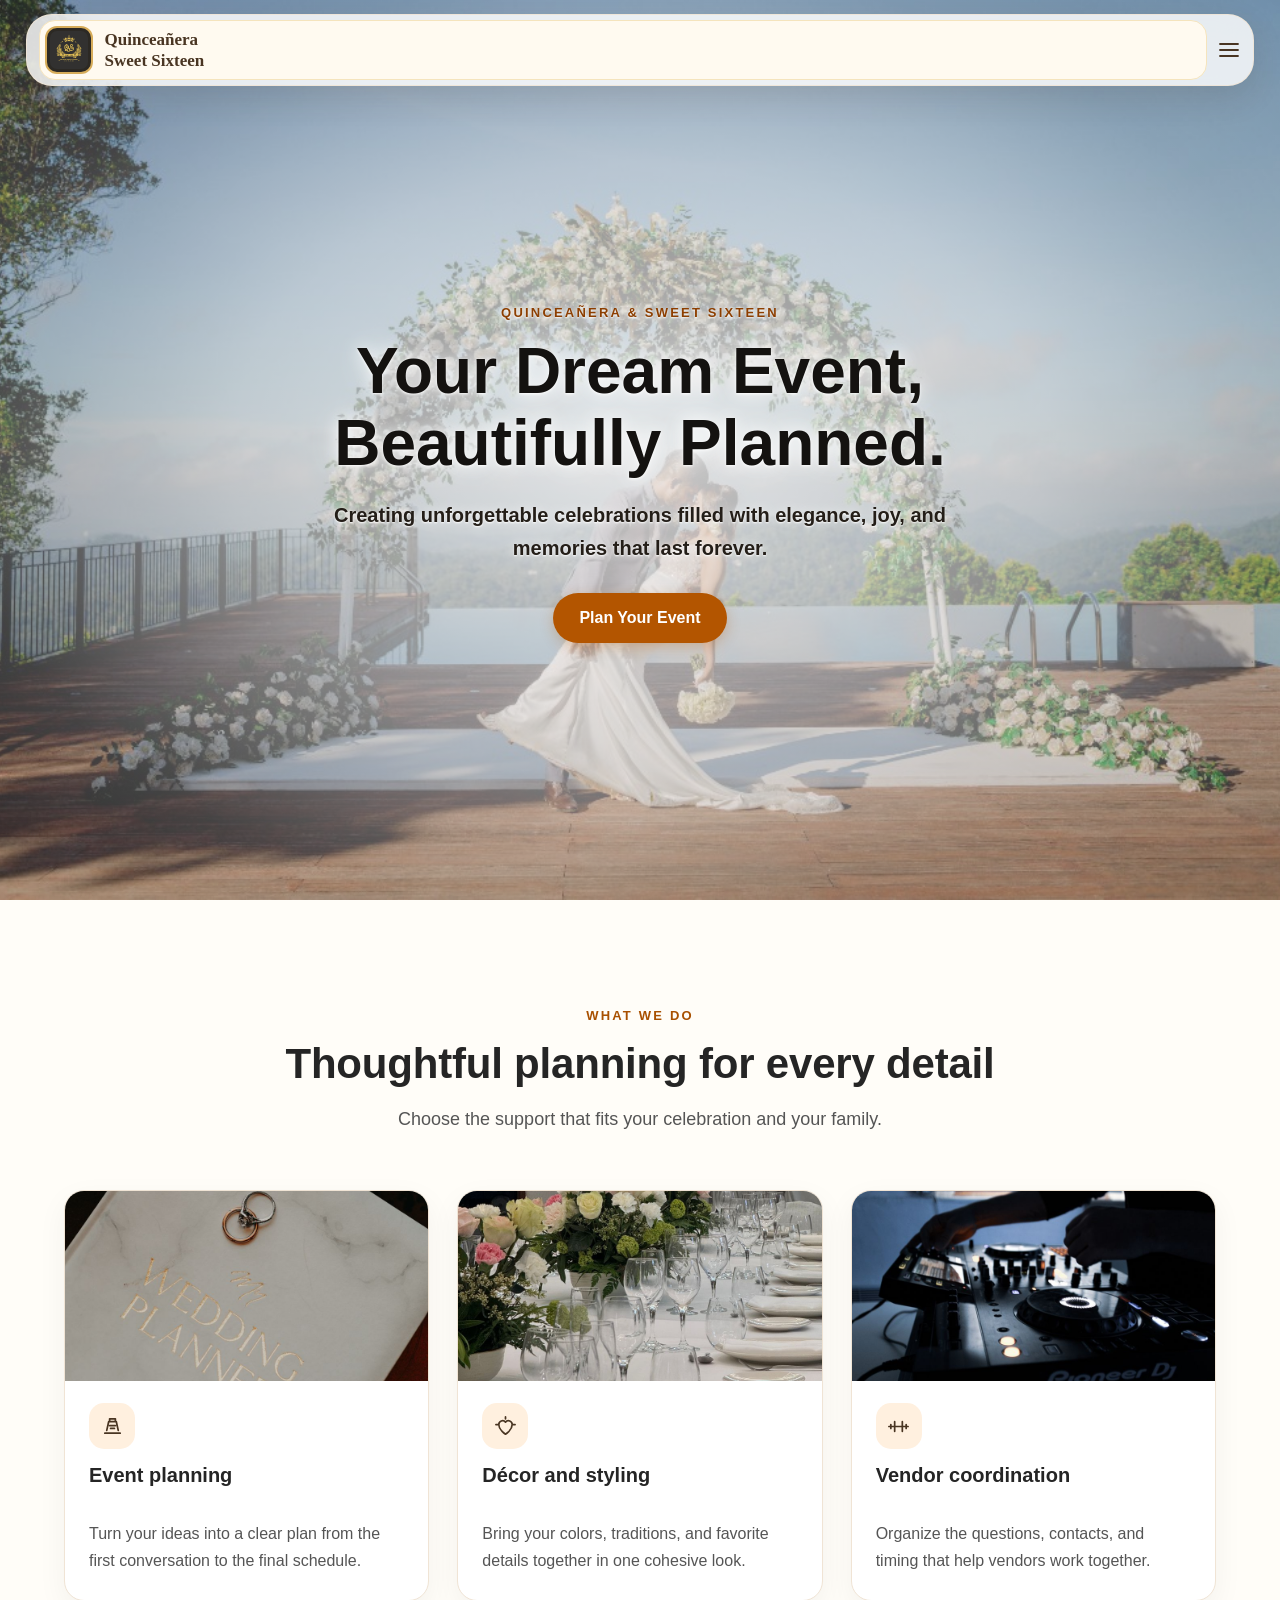
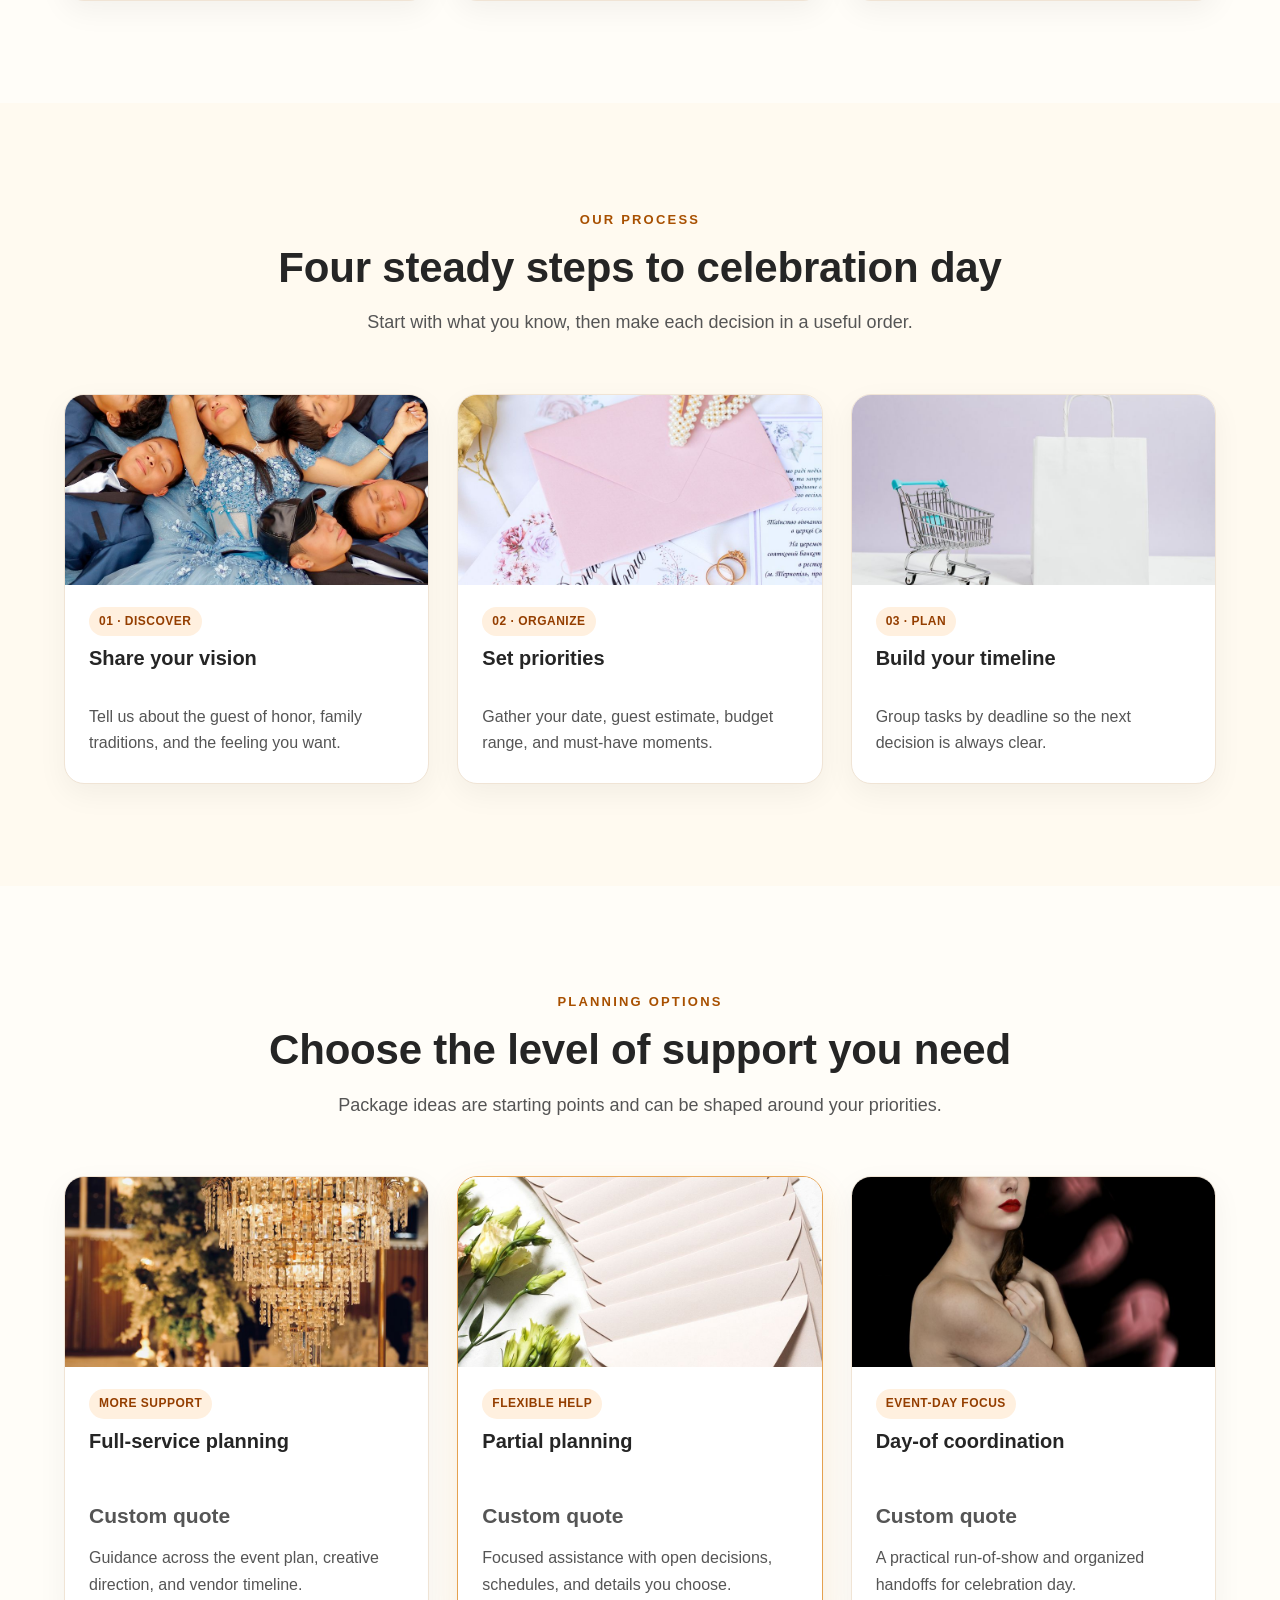
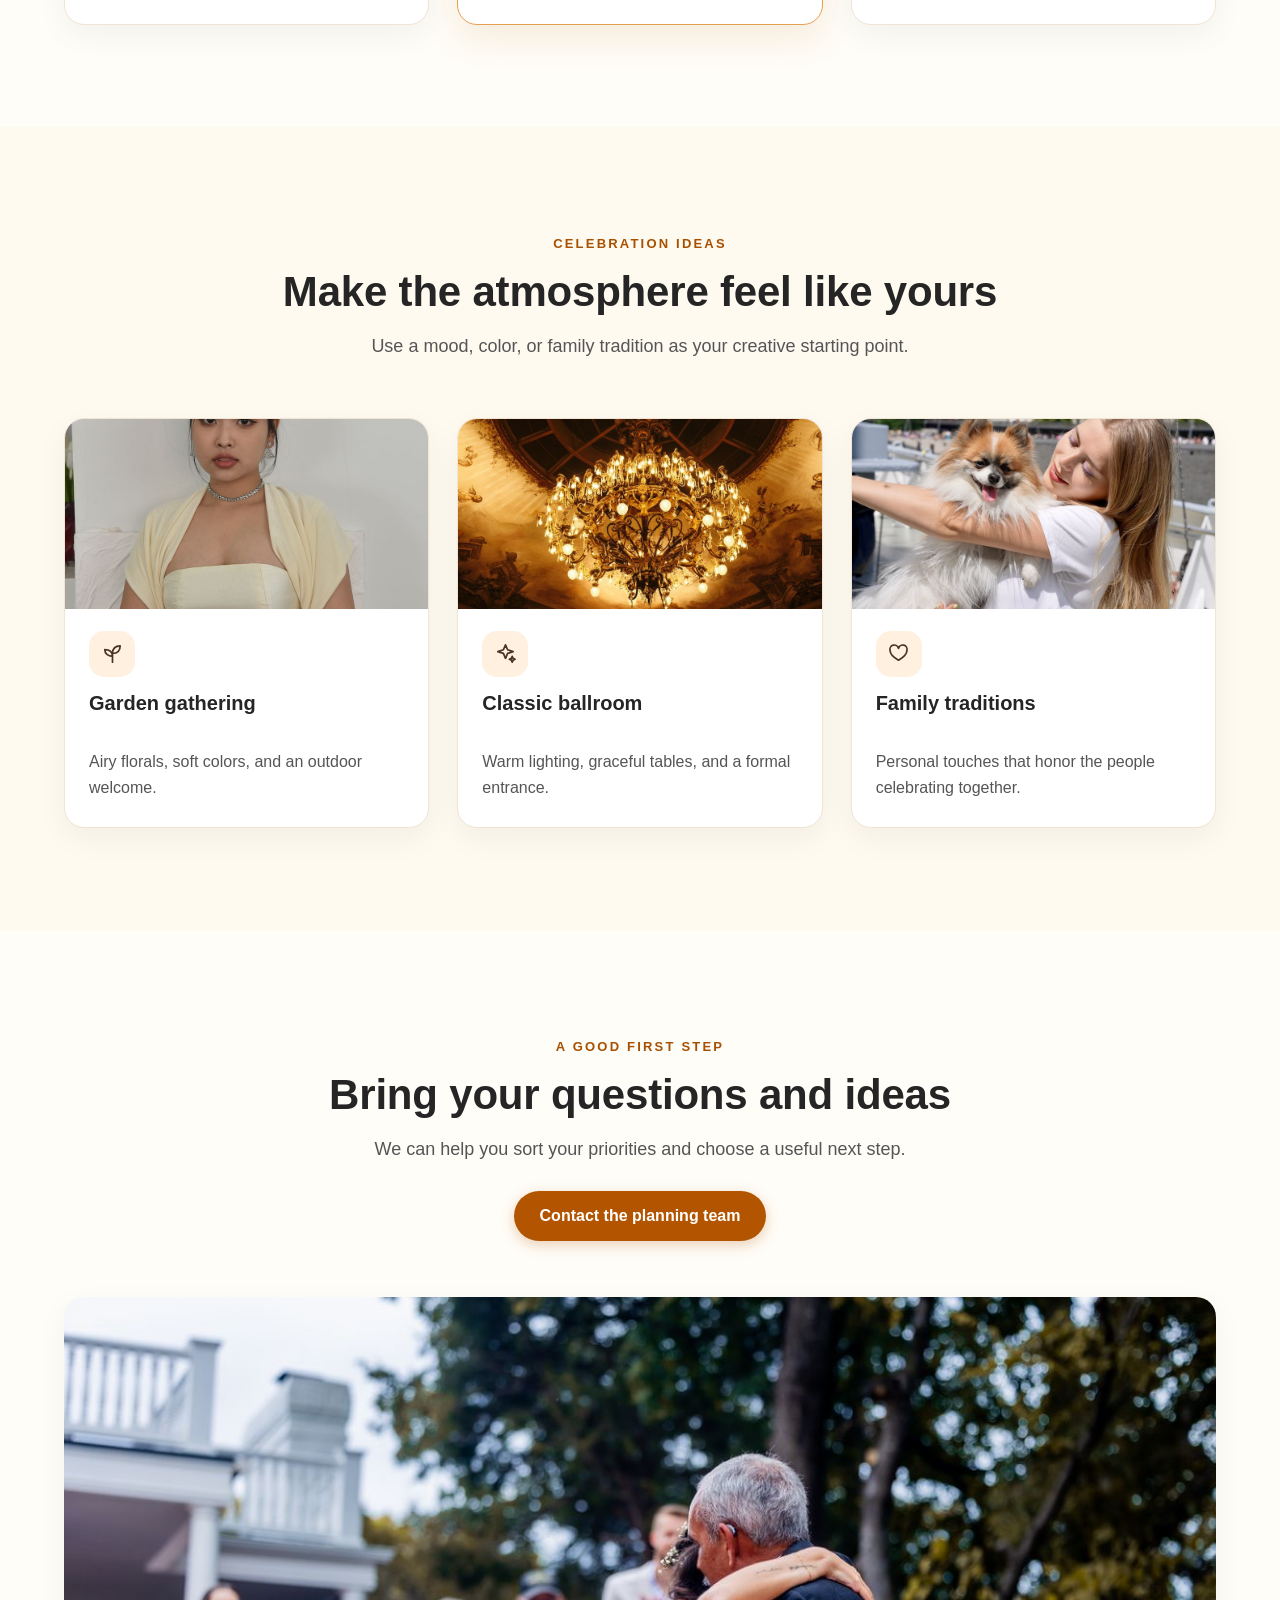
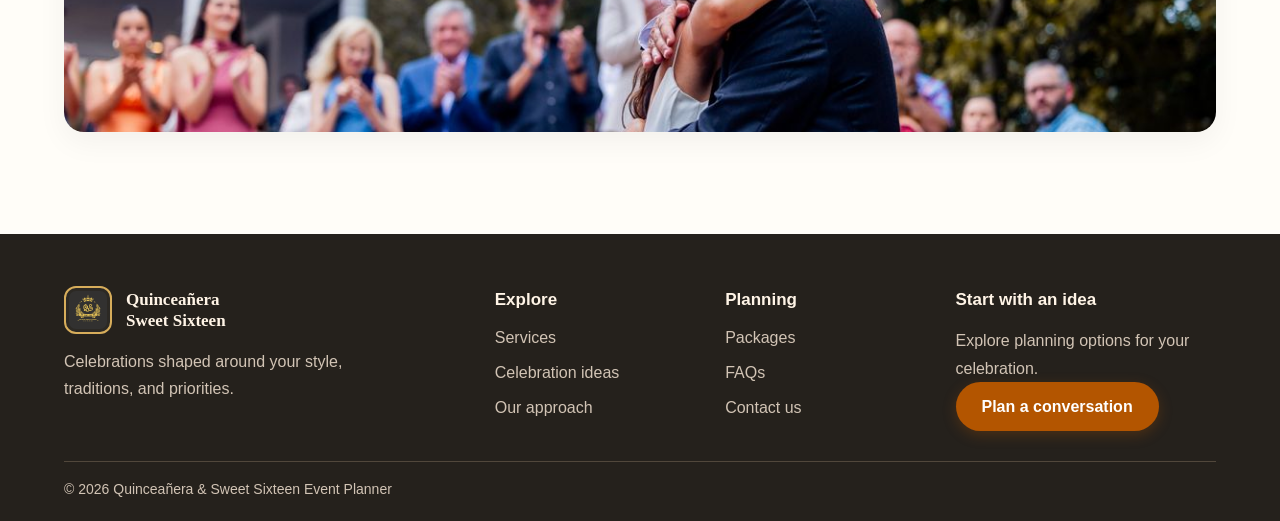
==== index.html @ 456a3a92 "updates-1" ====
<!DOCTYPE html>
<html lang="en" dir="ltr">
<head>
    <meta charset="UTF-8">
    <meta name="viewport" content="width=device-width, initial-scale=1.0">
    <title>Quinceañera &amp; Sweet Sixteen Event Planner</title>
    <link rel="icon" type="image/x-icon" href="favicon.ico">
    <link rel="shortcut icon" type="image/x-icon" href="favicon.ico">
    <link rel="icon" type="image/png" sizes="32x32" href="favicon-32x32.png">
    <link rel="icon" type="image/png" sizes="16x16" href="favicon-16x16.png">
    <link rel="apple-touch-icon" sizes="180x180" href="images/QS.png">
<link rel="stylesheet" href="css/style.css?v=3.8">
    <script src="js/site-shell.js" defer></script>
    <script src="js/main.js" defer></script>
</head>
<body data-page="home">
    <div id="siteHeader"></div>
    <main>
        <section class="hero has-photo">
            <img class="hero-photo" src="images/hero-home-scenic-arch.jpg" alt="Scenic milestone celebration dance under an elegant circular floral arch with lake and mountain views">
            <div class="hero-content">
                <p class="hero-subtitle">QUINCEAÑERA &amp; SWEET SIXTEEN</p>
                <h1>Your Dream Event, Beautifully Planned.</h1>
                <p>Creating unforgettable celebrations filled with elegance, joy, and memories that last forever.</p>
                <div class="button-row">
                    <a href="contact.html" class="button">Plan Your Event</a>
                </div>
            </div>
        </section>
        <section class="section">
            <div class="section-heading"><p class="eyebrow">WHAT WE DO</p><h2>Thoughtful planning for every detail</h2><p>Choose the support that fits your celebration and your family.</p></div>
            <div class="card-grid">
                <article class="card photo-card"><img src="images/pexels-13204648.jpg" alt="Event planning workspace with notebook, laptop, and checklist"><div class="photo-card-copy"><span class="feature-icon" aria-hidden="true"><svg viewBox="0 0 24 24"><path d="M4 19h16M6 16l2-9h8l2 9M9 7V4h6v3M9 11h6m-5 3h4"></path></svg></span><h3>Event planning</h3><p>Turn your ideas into a clear plan from the first conversation to the final schedule.</p></div></article>
                <article class="card photo-card"><img src="images/pexels-37558714.jpg" alt="Elegantly styled banquet table with floral centerpieces and glassware"><div class="photo-card-copy"><span class="feature-icon" aria-hidden="true"><svg viewBox="0 0 24 24"><path d="M12 20s-7-4.4-7-10a4 4 0 0 1 7-2.6A4 4 0 0 1 19 10c0 5.6-7 10-7 10Z"></path><path d="M12 4V2m-8 8H2m20 0h-2"></path></svg></span><h3>Décor and styling</h3><p>Bring your colors, traditions, and favorite details together in one cohesive look.</p></div></article>
                <article class="card photo-card"><img src="images/pexels-5949085.jpg" alt="Event DJ coordinating music and sound equipment for celebration"><div class="photo-card-copy"><span class="feature-icon" aria-hidden="true"><svg viewBox="0 0 24 24"><path d="M4 10v4m4-7v10m8-10v10m4-7v4M2 12h20"></path></svg></span><h3>Vendor coordination</h3><p>Organize the questions, contacts, and timing that help vendors work together.</p></div></article>
            </div>
        </section>
        <section class="section">
            <div class="section-heading"><p class="eyebrow">OUR PROCESS</p><h2>Four steady steps to celebration day</h2><p>Start with what you know, then make each decision in a useful order.</p></div>
            <div class="card-grid">
                <article class="card photo-card"><img src="images/pexels-37930427.jpg" alt="Quinceañera celebrant happily sharing celebration ideas with loved ones"><div class="photo-card-copy"><span class="tag">01 · DISCOVER</span><h3>Share your vision</h3><p>Tell us about the guest of honor, family traditions, and the feeling you want.</p></div></article>
                <article class="card photo-card"><img src="images/pexels-29821864.jpg" alt="Elegant invitation suite with blush envelopes and planning stationery"><div class="photo-card-copy"><span class="tag">02 · ORGANIZE</span><h3>Set priorities</h3><p>Gather your date, guest estimate, budget range, and must-have moments.</p></div></article>
                <article class="card photo-card"><img src="images/pexels-5632402.jpg" alt="Milestone planning timeline and calendar on a golden clipboard"><div class="photo-card-copy"><span class="tag">03 · PLAN</span><h3>Build your timeline</h3><p>Group tasks by deadline so the next decision is always clear.</p></div></article>
            </div>
        </section>
        <section class="section">
            <div class="section-heading"><p class="eyebrow">PLANNING OPTIONS</p><h2>Choose the level of support you need</h2><p>Package ideas are starting points and can be shaped around your priorities.</p></div>
            <div class="card-grid">
                <article class="card photo-card"><img src="images/pexels-32140992.jpg" alt="Grand ballroom with crystal chandeliers and luxury table settings"><div class="photo-card-copy"><span class="tag">MORE SUPPORT</span><h3>Full-service planning</h3><p class="price">Custom quote</p><p>Guidance across the event plan, creative direction, and vendor timeline.</p></div></article>
                <article class="card photo-card featured-card"><img src="images/pexels-4722005.jpg" alt="Artisan stationery, delicate flowers, and design swatches for custom planning"><div class="photo-card-copy"><span class="tag">FLEXIBLE HELP</span><h3>Partial planning</h3><p class="price">Custom quote</p><p>Focused assistance with open decisions, schedules, and details you choose.</p></div></article>
                <article class="card photo-card"><img src="images/pexels-5069435.jpg" alt="Banquet hall setup with served dining tables ready for event-day arrival"><div class="photo-card-copy"><span class="tag">EVENT-DAY FOCUS</span><h3>Day-of coordination</h3><p class="price">Custom quote</p><p>A practical run-of-show and organized handoffs for celebration day.</p></div></article>
            </div>
        </section>
        <section class="section">
            <div class="section-heading"><p class="eyebrow">CELEBRATION IDEAS</p><h2>Make the atmosphere feel like yours</h2><p>Use a mood, color, or family tradition as your creative starting point.</p></div>
            <div class="card-grid">
                <article class="card photo-card"><img src="images/pexels-28779027.jpg" alt="Outdoor garden reception setting under warm ambient string lights"><div class="photo-card-copy"><span class="feature-icon" aria-hidden="true"><svg viewBox="0 0 24 24"><path d="M12 21V11m0 4c-5 0-8-3-8-7 5 0 8 2 8 7Zm0-3c0-5 3-8 8-8 0 5-3 8-8 8Z"></path></svg></span><h3>Garden gathering</h3><p>Airy florals, soft colors, and an outdoor welcome.</p></div></article>
                <article class="card photo-card"><img src="images/pexels-31091958.jpg" alt="Classic luxury ballroom illuminated by a grand baroque chandelier"><div class="photo-card-copy"><span class="feature-icon" aria-hidden="true"><svg viewBox="0 0 24 24"><path d="m12 3 2.2 5.1L20 10l-5.8 1.9L12 17l-2.2-5.1L4 10l5.8-1.9L12 3Z"></path><path d="m19 15 .9 2.1L22 18l-2.1.9L19 21l-.9-2.1L16 18l2.1-.9L19 15Z"></path></svg></span><h3>Classic ballroom</h3><p>Warm lighting, graceful tables, and a formal entrance.</p></div></article>
                <article class="card photo-card"><img src="images/pexels-18151523.jpg" alt="Sparkling tiara crowning ceremony on young woman's head at a quinceañera"><div class="photo-card-copy"><span class="feature-icon" aria-hidden="true"><svg viewBox="0 0 24 24"><path d="M20.8 8.8c0 5-8.8 10.2-8.8 10.2S3.2 13.8 3.2 8.8A4.3 4.3 0 0 1 12 6.6a4.3 4.3 0 0 1 8.8 2.2Z"></path></svg></span><h3>Family traditions</h3><p>Personal touches that honor the people celebrating together.</p></div></article>
            </div>
        </section>
        <section class="section">
            <div class="section-heading"><p class="eyebrow">A GOOD FIRST STEP</p><h2>Bring your questions and ideas</h2><p>We can help you sort your priorities and choose a useful next step.</p><a href="contact.html" class="button">Contact the planning team</a></div>
            <img class="section-image home-cta-image" src="images/pexels-34538722.jpg" alt="Quinceañera sharing a heartfelt traditional dance with her father">
        </section>
    </main>
    <div id="siteFooter"></div>
</body>
</html>
---- css/style.css ----
* { box-sizing: border-box; margin: 0; padding: 0; }

:root {
    --cream: #fffaf0;
    --white: #ffffff;
    --ink: #252525;
    --muted: #555555;
    --brown: #493522;
    --orange: #b35500;
    --orange-dark: #a85000;
    --gold-border: #f0e4d5;
    --soft-orange: #fff0df;
    --card-shadow: 0 10px 30px rgba(0, 0, 0, .05);
    --site-header-height: 72px;
    --hero-overlay: radial-gradient(ellipse at center, rgba(255,255,255,.76) 0%, rgba(255,255,255,.48) 45%, rgba(255,255,255,.14) 75%, transparent 100%), rgba(255,255,255,.14);
    --hero-overlay-mobile: radial-gradient(ellipse at center, rgba(255,255,255,.82) 0%, rgba(255,255,255,.55) 50%, rgba(255,255,255,.20) 85%, transparent 100%), rgba(255,255,255,.18);
    --hero-overlay-rtl: var(--hero-overlay);
    --hero-h1-shadow: 0 1px 3px rgba(255,255,255,1), 0 0 16px rgba(255,255,255,0.85), 0 0 32px rgba(255,255,255,0.60);
    --hero-p-shadow: 0 1px 2px rgba(255,255,255,1), 0 0 12px rgba(255,255,255,0.80);
    --auth-backdrop-opacity: .80;
    --auth-overlay: linear-gradient(135deg, rgba(255,255,255,.24) 0%, rgba(255,255,255,.50) 100%);
}

html { scroll-behavior: smooth; scroll-padding-top: 112px; }
.section, section, [id] { scroll-margin-top: 112px; }
body { min-width: 320px; background: var(--cream); color: var(--ink); font-family: Arial, Helvetica, sans-serif; line-height: 1.6; }
a { color: inherit; }
button, input, select, textarea { font: inherit; }
:focus-visible { outline: 3px solid var(--orange); outline-offset: 3px; }
body.dark-mode :focus-visible { outline: 3px solid #ffd28b; outline-offset: 3px; }

#siteHeader { position: fixed; top: 14px; left: 0; right: 0; width: 100%; z-index: 1000; pointer-events: none; transition: top .25s ease; }
.site-header { width: 95%; max-width: 1720px; margin: 0 auto; pointer-events: auto; }
.navbar { display: grid; grid-template-columns: auto minmax(0, 1fr) auto; align-items: center; gap: 18px; min-height: 72px; padding: 6px 18px; border: 1px solid rgba(240, 228, 213, 0.85); border-radius: 26px; background: rgba(255, 255, 255, 0.82); backdrop-filter: blur(16px); -webkit-backdrop-filter: blur(16px); box-shadow: 0 12px 32px rgba(73, 53, 34, .12); }
.brand { display: flex; align-items: center; gap: 12px; padding: 5px 12px 5px 5px; border: 1px solid #f5e4bd; border-radius: 16px; background: var(--cream); color: var(--brown); text-decoration: none; }
.brand-logo, .footer-logo { width: 48px; height: 48px; flex: 0 0 48px; padding: 3px; object-fit: contain; border: 2px solid #d7ad5b; border-radius: 12px; background: #2c2924; }
.brand-name, .footer-brand-link span { max-width: 320px; color: var(--brown); font: 700 17px/1.25 Georgia, "Times New Roman", serif; }
.brand .brand-name { color: #493522; }
.site-footer .footer-brand-link span { color: #fff4e6; }
.nav-links { display: flex; align-items: center; justify-content: space-between; gap: 8px; min-width: 0; padding-inline: 8px; }
.nav-link { position: relative; display: inline-flex; align-items: center; justify-content: center; padding: 12px 13px; border: 1px solid transparent; border-radius: 14px; background: transparent; color: #222; font-size: 15px; font-weight: 600; line-height: 1.2; text-decoration: none; white-space: nowrap; transition: background-color .2s ease, color .2s ease, transform .2s ease, border-color .2s ease; }
.nav-link::before { display: none; }
.nav-link:hover { transform: translateY(-1px); border-color: #f5e4bd; background: var(--soft-orange); color: var(--orange-dark); }
.nav-link.active, .nav-link[aria-current="page"], .nav-link.is-current, .nav-dropdown[open] > summary { background: #fcebd9; color: #943e00; }
.nav-dropdown { position: relative; flex-shrink: 0; }
.nav-dropdown > summary { display: inline-flex; align-items: center; cursor: pointer; list-style: none; }
.nav-dropdown > summary::-webkit-details-marker { display: none; }
.nav-dropdown > summary::marker { content: ""; }
.nav-dropdown > summary::after { display: inline-block; align-self: center; width: 5px; height: 5px; flex: 0 0 5px; margin-inline-start: 9px; border-right: 1.5px solid currentColor; border-bottom: 1.5px solid currentColor; content: ""; transform: rotate(45deg); transition: transform .2s ease; }
.dropdown-menu { position: absolute; top: calc(100% + 11px); left: 0; z-index: 1100; display: none; width: max-content; min-width: 225px; max-width: calc(100vw - 32px); padding: 9px; border: 1px solid #ead8bd; border-radius: 18px; background: linear-gradient(145deg, #fff 0%, #fffaf2 100%); box-shadow: 0 18px 42px rgba(73, 53, 34, .16); }
.dropdown-link { display: flex; align-items: center; padding: 11px 13px; border-radius: 12px; color: var(--brown); font-size: 14px; font-weight: 600; line-height: 1.3; text-decoration: none; white-space: nowrap; transition: background-color .18s ease, color .18s ease, transform .18s ease; }
.dropdown-link:hover { transform: translateX(2px); background: var(--soft-orange); color: var(--orange-dark); }
.dropdown-link[aria-current="page"] { background: var(--soft-orange); color: var(--orange-dark); font-weight: 700; }
.nav-actions { display: flex; align-items: center; gap: 10px; }
.theme-toggle { position: relative; width: 70px; height: 38px; flex: 0 0 70px; border: 1px solid #f0d9b7; border-radius: 30px; background: #fff1df; box-shadow: inset 0 1px 3px rgba(73, 53, 34, .08); cursor: pointer; }
.theme-toggle-circle { position: absolute; top: 2px; left: 2px; width: 32px; height: 32px; border-radius: 50%; background: var(--white); box-shadow: 0 2px 7px rgba(0, 0, 0, .12); transition: transform .3s ease; }
.theme-icon { position: absolute; top: 2px; left: 2px; display: grid; width: 32px; height: 32px; place-items: center; color: var(--orange); line-height: 1; transition: transform .3s ease, color .2s ease; }
.theme-icon svg { display: block; width: 17px; height: 17px; fill: none; stroke: currentColor; stroke-linecap: round; stroke-linejoin: round; stroke-width: 1.8; }
.theme-toggle:focus-visible, .language-btn:focus-visible, .nav-link:focus-visible, .dropdown-link:focus-visible, .login-btn:focus-visible { outline: 3px solid var(--orange); outline-offset: 3px; }
.language-btn { width: 70px; height: 38px; border: 1px solid #f5e4bd; border-radius: 25px; background: #fffdf7; font-size: 12px; font-weight: 600; cursor: pointer; }
.nav-divider { width: 1px; height: 30px; margin: 0 8px; background: #f1dfc3; }
.login-btn { display: inline-flex; min-height: 40px; align-items: center; justify-content: center; padding: 10px 24px; border: 1px solid var(--orange); border-radius: 30px; background: var(--orange); color: var(--white); font-size: 14px; font-weight: 700; text-decoration: none; white-space: nowrap; box-shadow: 0 4px 14px rgba(216, 117, 0, .24); transition: background-color .2s ease, border-color .2s ease, color .2s ease, transform .2s ease, box-shadow .2s ease; }
.login-btn:hover { background: #964500; border-color: #964500; color: var(--white); transform: translateY(-1px); box-shadow: 0 6px 18px rgba(179, 85, 0, .32); }
.login-btn:active { transform: translateY(0); box-shadow: 0 2px 6px rgba(216, 117, 0, .2); }
.menu-toggle { display: none; border: 0; background: transparent; color: var(--brown); cursor: pointer; }
.menu-toggle svg { display: block; width: 24px; height: 24px; fill: none; stroke: currentColor; stroke-linecap: round; stroke-width: 1.8; }

main { overflow: hidden; }
.hero, .page-hero { display: flex; min-height: 480px; align-items: center; justify-content: center; padding: calc(var(--site-header-height, 72px) + 36px) 20px 76px; text-align: center; }
.hero.has-photo, .page-hero.has-photo { position: relative; display: flex; justify-content: center !important; align-items: center; overflow: hidden; min-height: 100vh; background: #e8ddd0; text-align: center !important; padding: calc(var(--site-header-height, 72px) + 36px) clamp(20px, 4.5vw, 40px) 60px; }
@supports (height: 100svh) { .hero.has-photo, .page-hero.has-photo { min-height: 100svh; } }
.hero-photo { position: absolute; inset: 0; width: 100%; height: 100%; object-fit: cover; object-position: center 45%; }
.hero.has-photo::after, .page-hero.has-photo::after { position: absolute; inset: 0; background: var(--hero-overlay); content: ""; pointer-events: none; }
.hero.has-photo h1, .page-hero.has-photo h1 { color: #141210; text-shadow: var(--hero-h1-shadow); font-size: clamp(36px, 5.5vw, 64px); font-weight: 800; line-height: 1.12; margin-inline: auto !important; margin-bottom: 20px; max-width: 820px; text-align: center !important; }
.hero.has-photo .hero-content > p:not(.hero-subtitle):not(.eyebrow), .page-hero.has-photo .page-hero-content > p:not(.eyebrow) { color: #241e18; text-shadow: var(--hero-p-shadow); font-size: clamp(17px, 2vw, 20px); font-weight: 600; line-height: 1.65; margin: 0 auto 28px !important; max-width: 680px; text-align: center !important; }
.hero.has-photo .eyebrow, .page-hero.has-photo .eyebrow, .hero.has-photo .hero-subtitle, .hero-subtitle { color: #8c3e00; text-shadow: var(--hero-p-shadow); font-size: 13px; font-weight: 700; letter-spacing: 2.2px; text-transform: uppercase; display: inline-block; margin-inline: auto !important; margin-bottom: 14px; text-align: center !important; }
.hero-content, .page-hero-content { width: min(900px, 100%); }
.hero.has-photo .hero-content, .page-hero.has-photo .page-hero-content { position: relative; z-index: 2; width: min(840px, 100%); max-width: 840px; margin: 0 auto !important; text-align: center !important; display: flex; flex-direction: column; align-items: center; justify-content: center; padding: 0 !important; background: transparent !important; backdrop-filter: none !important; -webkit-backdrop-filter: none !important; border: none !important; box-shadow: none !important; }
.hero.has-photo .button-row, .page-hero.has-photo .button-row { margin: 0 auto !important; justify-content: center !important; align-items: center; display: flex; flex-wrap: wrap; gap: 14px; }
.hero.has-photo .hero-button, .page-hero.has-photo .hero-button, .hero.has-photo .button, .page-hero.has-photo .button { margin-inline: auto; }
.hero-subtitle, .eyebrow { display: inline-block; margin-bottom: 14px; color: var(--orange-dark); font-size: 13px; font-weight: 700; letter-spacing: 2.2px; line-height: 1.3; text-transform: uppercase; }
.hero h1, .page-hero h1 { margin-bottom: 20px; color: var(--ink); font-size: clamp(38px, 5.8vw, 68px); line-height: 1.1; }
.hero-content > p:not(.hero-subtitle), .page-hero-content > p:not(.eyebrow) { max-width: 760px; margin: 0 auto 28px; color: var(--muted); font-size: clamp(17px, 2vw, 20px); line-height: 1.65; }
.hero-button, .button { display: inline-flex; min-height: 46px; align-items: center; justify-content: center; padding: 12px 26px; border: 0; border-radius: 28px; background: var(--orange); color: var(--white); font-weight: 700; text-decoration: none; cursor: pointer; box-shadow: 0 4px 14px rgba(179, 85, 0, .28); transition: background-color .2s ease, transform .2s ease, box-shadow .2s ease; }
.hero-button:hover, .button:hover { background: #964500; transform: translateY(-1px); box-shadow: 0 6px 18px rgba(179, 85, 0, .36); }
.button-outline { display: inline-flex; min-height: 46px; align-items: center; justify-content: center; padding: 12px 26px; border: 2px solid var(--orange); border-radius: 28px; background: rgba(255, 255, 255, 0.96); color: var(--orange-dark); font-weight: 700; text-decoration: none; cursor: pointer; box-shadow: 0 2px 10px rgba(73, 53, 34, 0.08); transition: background-color .2s ease, border-color .2s ease, color .2s ease, transform .2s ease, box-shadow .2s ease; }
.button-outline:hover { background: var(--soft-orange); border-color: var(--orange-dark); color: var(--orange-dark); transform: translateY(-1px); box-shadow: 0 4px 14px rgba(73, 53, 34, 0.14); }
.button-row { display: flex; flex-wrap: wrap; justify-content: center; gap: 12px; }

.section { padding: clamp(76px, 8vw, 104px) 5%; }
.section:nth-of-type(even) { background: #fffdf8; }
.section-heading { max-width: 880px; margin: 0 auto clamp(38px, 4.8vw, 56px); text-align: center; }
.section-heading h2 { margin-bottom: 14px; color: var(--ink); font-size: clamp(28px, 3.6vw, 42px); font-weight: 700; line-height: 1.2; letter-spacing: -0.2px; text-wrap: balance; }
.section-heading > p:not(.eyebrow) { max-width: 680px; margin: 0 auto; color: var(--muted); font-size: clamp(16px, 1.8vw, 18px); line-height: 1.7; }
.section-heading > .button, .section-heading > .button-row { margin-top: 26px; }
.section-note { margin-top: 14px; color: var(--muted); font-size: 14px; line-height: 1.5; }
.card-grid { display: grid; grid-template-columns: repeat(3, minmax(0, 1fr)); gap: clamp(20px, 2.5vw, 28px); max-width: 1180px; margin: 0 auto; }
.card-grid-4 { display: grid; grid-template-columns: repeat(4, minmax(0, 1fr)); gap: clamp(16px, 2.2vw, 24px); max-width: 1180px; margin: 0 auto; }
.card-grid-4 .card { display: flex; flex-direction: column; padding: clamp(20px, 2.2vw, 25px) clamp(16px, 1.8vw, 20px); }
.card-grid-4 .card .tag { align-self: flex-start; margin-bottom: 14px; }
.card-grid-4 .card h3 { margin-bottom: 10px; font-size: clamp(16px, 1.25vw, 18px); line-height: 1.25; white-space: nowrap; }
.card-grid-4 .card p { flex: 1; }
.card { padding: 25px; border: 1px solid var(--gold-border); border-radius: 20px; background: var(--white); box-shadow: var(--card-shadow); }
.photo-card { display: flex; flex-direction: column; overflow: hidden; padding: 0; }
.photo-card > img { display: block; width: 100%; height: 190px; flex: 0 0 190px; object-fit: cover; }
.photo-card-copy { display: flex; flex: 1; flex-direction: column; align-items: flex-start; padding: 22px 24px 26px; }
.photo-card-copy > h3 { width: 100%; min-height: 2.4em; margin-bottom: 10px; font-size: 20px; line-height: 1.25; }
.photo-card-copy .card-link { margin-top: auto; padding-top: 14px; }
.section-image { display: block; width: min(1080px, 100%); max-height: 420px; margin: clamp(34px, 4.5vw, 50px) auto 0; border-radius: 20px; object-fit: cover; box-shadow: var(--card-shadow); }
.home-cta-image { width: min(1350px, 100%); height: clamp(260px, 34vw, 480px); max-height: none; margin-top: clamp(34px, 4.5vw, 50px); object-position: center 15%; }
.image-split { display: grid; grid-template-columns: 1fr 1fr; align-items: center; gap: clamp(24px, 3.5vw, 42px); max-width: 1100px; margin: 0 auto; }
.image-split > img { display: block; width: 100%; min-height: 280px; max-height: 410px; border-radius: 20px; object-fit: cover; }
.image-caption { margin-top: 8px; color: var(--muted); font-size: 13px; }
.card h3 { margin-bottom: 10px; color: var(--ink); font-size: 20px; line-height: 1.25; }
.card p, .card li { color: var(--muted); line-height: 1.65; }
.card ul { margin: 14px 0 0; padding-left: 20px; }
.card-link { display: inline-block; margin-top: 14px; color: var(--orange-dark); font-weight: 700; text-decoration: none; }
.card-link:hover { text-decoration: underline; }
.feature-icon { display: inline-grid; width: 46px; height: 46px; flex: 0 0 46px; place-items: center; margin-bottom: 14px; border-radius: 15px; background: var(--soft-orange); color: var(--brown); }
.feature-icon svg { display: block; width: 23px; height: 23px; fill: none; stroke: currentColor; stroke-linecap: round; stroke-linejoin: round; stroke-width: 1.8; }
.two-column { display: grid; grid-template-columns: repeat(2, minmax(0, 1fr)); align-items: start; gap: clamp(22px, 3.2vw, 36px); max-width: 1100px; margin: 0 auto; }
.text-panel { padding: 26px; border-radius: 20px; background: #fff0df; }
.text-panel h3 { margin-bottom: 10px; color: var(--brown); font-size: 21px; }
.text-panel p, .text-panel li { color: #5f5144; line-height: 1.7; }
.text-panel ul { padding-left: 20px; }
.stats-grid { display: grid; grid-template-columns: repeat(4, minmax(0, 1fr)); gap: clamp(16px, 2.2vw, 24px); max-width: 1050px; margin: 0 auto; }
.stat-card { padding: 22px 14px; border: 1px solid var(--gold-border); border-radius: 18px; background: var(--white); text-align: center; }
.stat-card strong { display: block; color: var(--orange-dark); font-size: 30px; }
.stat-card span { color: var(--muted); font-size: 14px; }
.check-list { display: grid; gap: 12px; margin: 16px 0 0; list-style: none; }
.check-list li { position: relative; padding-left: 28px; color: var(--muted); line-height: 1.55; }
.check-list li::before { position: absolute; left: 0; color: var(--orange); content: "✓"; font-weight: 700; }
.tag { display: inline-block; margin-bottom: 10px; padding: 5px 10px; border-radius: 20px; background: var(--soft-orange); color: #943e00; font-size: 12px; font-weight: 700; letter-spacing: .5px; }
.price { margin: 12px 0; color: var(--orange-dark); font-size: 21px; font-weight: 700; }
.price-value { display: block; margin-top: 4px; color: var(--orange-dark); font-size: 32px; font-weight: 800; line-height: 1.1; }
.price-sub { display: block; margin-bottom: 12px; color: var(--muted); font-size: 13px; font-weight: 600; }
.inclusions-title { margin-top: 18px; margin-bottom: 6px; color: var(--brown); font-size: 13px; font-weight: 700; letter-spacing: .5px; text-transform: uppercase; }
.offer-card { position: relative; display: flex; flex-direction: column; justify-content: space-between; padding: 24px 22px; border: 1px solid #e8d0b5; border-radius: 18px; background: linear-gradient(145deg, #fff 0%, #fffbf5 100%); }
.offer-card h3 { margin-bottom: 8px; color: var(--brown); font-size: 18px; line-height: 1.3; }
.offer-card p { color: var(--muted); font-size: 14px; line-height: 1.6; }
.offer-card .offer-footnote { margin-top: 14px; padding-top: 8px; border-top: 1px dashed #e8d0b5; color: #685f55; font-size: 12px; font-style: italic; }
.comparison-table-wrap { overflow-x: auto; max-width: 1180px; margin: clamp(28px, 4vw, 44px) auto 0; border: 1px solid var(--gold-border); border-radius: 20px; background: var(--white); box-shadow: var(--card-shadow); }
.comparison-table { width: 100%; min-width: 780px; border-collapse: collapse; text-align: start; }
.comparison-table th, .comparison-table td { padding: 14px 18px; border-bottom: 1px solid #f1e8dd; font-size: 14px; text-align: start; }
.comparison-table th { background: #faf4ec; color: var(--brown); font-size: 14px; font-weight: 700; }
.comparison-table th.col-featured, .comparison-table td.col-featured { background: rgba(255, 240, 223, .45); }
.comparison-table td:first-child { width: 34%; color: var(--ink); font-weight: 600; }
.comparison-table tbody tr:last-child td { border-bottom: none; }
.check-yes { display: inline-flex; width: 22px; height: 22px; align-items: center; justify-content: center; border-radius: 50%; background: #e8f5e9; color: #2e7d32; font-size: 13px; font-weight: 700; }
.check-no { color: #8c827a; font-size: 15px; font-weight: 700; }
.table-category-row td { padding-top: 16px; padding-bottom: 8px; background: #fdf8f2; color: var(--orange-dark) !important; font-size: 12px; font-weight: 700 !important; letter-spacing: .8px; text-transform: uppercase; }
.featured-card { border-color: #e5a14f; box-shadow: 0 14px 34px rgba(184, 106, 20, .12); }
.article-meta { margin: 6px 0 12px; color: #6e543b; font-size: 13px; font-weight: 600; }
.quote { max-width: 850px; margin: 0 auto; padding: 28px 32px; border: 1px solid var(--gold-border); border-left: 4px solid var(--orange); border-radius: 14px; background: var(--white); color: var(--brown); font: italic 20px/1.6 Georgia, serif; box-shadow: 0 4px 18px rgba(73, 53, 34, .06); }
html[dir="rtl"] .quote { border-left: 1px solid var(--gold-border); border-right: 4px solid var(--orange); }
.testimonial-card { display: flex; flex-direction: column; justify-content: space-between; padding: 28px; }
.testimonial-rating { margin-bottom: 12px; color: var(--orange); font-size: 16px; letter-spacing: 2.5px; }
.testimonial-text { margin-bottom: 20px; color: var(--muted); font: italic 15px/1.7 Georgia, serif; }
.testimonial-author strong { display: block; color: var(--brown); font-size: 15px; font-weight: 700; }
.testimonial-author span { color: #685f55; font-size: 13px; }
.faq-list { max-width: 850px; margin: 0 auto; }
.faq-layout { display: grid; grid-template-columns: minmax(0, 1fr) 340px; gap: clamp(28px, 4vw, 44px); max-width: 1200px; margin: 0 auto; align-items: start; }
.faq-search-wrap { position: relative; max-width: 760px; margin: 0 auto 28px; }
.faq-search-input { width: 100%; padding: 16px 20px 16px 50px; border: 1px solid var(--gold-border); border-radius: 30px; background: var(--white); color: var(--ink); font-size: 15px; box-shadow: 0 4px 18px rgba(73, 53, 34, .06); }
.faq-search-input:focus-visible { outline: 3px solid var(--orange); outline-offset: 2px; }
.faq-search-icon { position: absolute; top: 50%; inset-inline-start: 18px; width: 20px; height: 20px; color: var(--orange-dark); pointer-events: none; transform: translateY(-50%); }
.faq-pills { display: flex; flex-wrap: wrap; justify-content: center; gap: 10px; margin-bottom: clamp(32px, 4vw, 48px); }
.faq-pill { padding: 9px 18px; border: 1px solid var(--gold-border); border-radius: 24px; background: var(--white); color: var(--brown); font-size: 13px; font-weight: 700; cursor: pointer; transition: all .2s ease; }
.faq-pill:hover, .faq-pill.active { border-color: var(--orange); background: var(--soft-orange); color: var(--orange-dark); }
.faq-group { margin-bottom: clamp(32px, 4vw, 48px); }
.faq-group:last-child { margin-bottom: 0; }
.faq-group-heading { display: flex; align-items: center; justify-content: space-between; margin-bottom: 16px; padding-bottom: 10px; border-bottom: 2px solid var(--gold-border); }
.faq-group-heading h3 { color: var(--brown); font-size: 20px; font-weight: 700; }
.faq-group-heading .faq-badge { padding: 3px 10px; border-radius: 12px; background: var(--soft-orange); color: var(--orange-dark); font-size: 11px; font-weight: 700; }
.faq-sidebar { position: sticky; top: 96px; display: flex; flex-direction: column; gap: 24px; }
.faq-concierge-card { padding: 28px 24px; border: 1px solid var(--gold-border); border-radius: 20px; background: linear-gradient(145deg, #fff 0%, #fffbf5 100%); box-shadow: var(--card-shadow); }
.faq-concierge-card h3 { margin-bottom: 8px; color: var(--brown); font-size: 19px; }
.faq-concierge-card p { margin-bottom: 18px; color: var(--muted); font-size: 14px; line-height: 1.6; }
.faq-contact-item { display: flex; align-items: center; gap: 12px; margin-bottom: 12px; color: var(--ink); font-size: 14px; }
.faq-contact-item svg { width: 18px; height: 18px; flex-shrink: 0; color: var(--orange-dark); }
.faq-empty-state { padding: 48px 24px; border: 1px dashed var(--gold-border); border-radius: 20px; background: var(--white); text-align: center; }
.faq-item { margin-bottom: 12px; padding: 17px 20px; border: 1px solid var(--gold-border); border-radius: 15px; background: var(--white); }
.faq-item summary { display: flex; align-items: center; justify-content: space-between; gap: 24px; color: var(--ink); cursor: pointer; font-weight: 700; list-style: none; }
.faq-item summary::-webkit-details-marker { display: none; }
.faq-item summary::after { display: grid; width: 28px; height: 28px; flex: 0 0 28px; place-items: center; border-radius: 50%; background: var(--soft-orange); color: var(--orange-dark); content: "+"; font-size: 20px; line-height: 1; }
.faq-item[open] summary::after { content: "−"; }
.faq-answer { padding-top: 10px; color: var(--muted); line-height: 1.65; }
.contact-grid { display: grid; grid-template-columns: .9fr 1.1fr; gap: 22px; max-width: 1050px; margin: 0 auto; }
.contact-method { display: flex; gap: 13px; padding: 16px 0; border-bottom: 1px solid var(--gold-border); }
.contact-method:last-child { border-bottom: 0; }
.contact-method strong { display: block; color: var(--brown); }
.contact-method span { color: var(--muted); }
.contact-inquiry { scroll-margin-top: 100px; }
.form-grid { display: grid; grid-template-columns: repeat(2, minmax(0, 1fr)); gap: 14px; }
.field { display: grid; gap: 6px; }
.field-full { grid-column: 1 / -1; }
.field label { color: var(--brown); font-size: 14px; font-weight: 700; }
.field input, .field select, .field textarea { width: 100%; padding: 11px 12px; border: 1px solid #e7d9c8; border-radius: 10px; background: #fffdf9; color: var(--ink); }
.field input::placeholder, .field textarea::placeholder { color: #685f55; opacity: 1; }
.field .terms-label { display: flex; align-items: center; gap: 10px; cursor: pointer; }
.field .terms-label input[type="checkbox"] { width: 16px; height: 16px; flex: 0 0 16px; margin: 0; padding: 0; accent-color: var(--orange); }
.field textarea { min-height: 110px; resize: vertical; }
.dashboard-top { display: flex; align-items: end; justify-content: space-between; gap: 20px; max-width: 1180px; margin: 0 auto 28px; }
.dashboard-top h1 { font-size: clamp(30px, 4vw, 46px); }
.dashboard-top p { color: var(--muted); }
.dashboard-grid { display: grid; grid-template-columns: repeat(3, minmax(0, 1fr)); gap: 18px; max-width: 1180px; margin: 0 auto; }
.dashboard-card { padding: 22px; border: 1px solid var(--gold-border); border-radius: 18px; background: var(--white); }
.dashboard-card h3 { margin-bottom: 12px; color: var(--brown); }
.dashboard-card p { color: var(--muted); }
.progress-track { height: 10px; overflow: hidden; margin: 12px 0; border-radius: 9px; background: #f0e7dc; }
.progress-track span { display: block; width: var(--progress, 50%); height: 100%; border-radius: inherit; background: var(--orange); }
.task-row { display: flex; justify-content: space-between; gap: 12px; padding: 11px 0; border-bottom: 1px solid #f1e8dd; color: var(--muted); }
.task-row:last-child { border-bottom: 0; }
.status { flex: 0 0 auto; color: var(--orange-dark); font-size: 13px; font-weight: 700; }
.auth-section { position: relative; display: grid; min-height: 590px; place-items: center; overflow: hidden; padding: 64px 18px; }
.auth-backdrop { position: absolute; inset: 0; width: 100%; height: 100%; object-fit: cover; opacity: var(--auth-backdrop-opacity); }
.auth-section::after { position: absolute; inset: 0; background: var(--auth-overlay); content: ""; }
.auth-card { width: min(470px, 100%); padding: 34px; border: 1px solid var(--gold-border); border-radius: 24px; background: var(--white); box-shadow: 0 18px 48px rgba(73, 53, 34, .09); }
.auth-card { position: relative; z-index: 1; }
.auth-back-link { display: inline-flex; align-items: center; gap: 8px; margin-bottom: 18px; color: var(--muted); font-size: 14px; font-weight: 600; text-decoration: none; }
.auth-back-link:hover { color: var(--orange-dark); }
.auth-tabs { display: grid; grid-template-columns: repeat(2, minmax(0, 1fr)); gap: 5px; margin-bottom: 24px; padding: 5px; border: 1px solid var(--gold-border); border-radius: 14px; background: var(--cream); }
.auth-tab { padding: 10px 12px; border-radius: 10px; color: var(--muted); font-size: 14px; font-weight: 700; text-align: center; text-decoration: none; transition: background-color .2s ease, color .2s ease, box-shadow .2s ease; }
.auth-tab:hover { color: var(--orange-dark); }
.auth-tab[aria-current="page"] { background: var(--white); color: var(--orange-dark); box-shadow: 0 2px 8px rgba(73, 53, 34, .1); }
.auth-card h1 { margin-bottom: 8px; color: var(--ink); font-size: 34px; line-height: 1.15; }
.auth-intro { margin-bottom: 24px; color: var(--muted); }
.auth-form { display: grid; gap: 16px; }
.password-control { position: relative; }
.password-control input { padding-inline-end: 48px; }
.password-toggle { position: absolute; top: 50%; inset-inline-end: 8px; display: grid; width: 36px; height: 36px; place-items: center; border: 0; border-radius: 9px; background: transparent; color: #735b42; cursor: pointer; transform: translateY(-50%); }
.password-toggle:hover { background: var(--soft-orange); color: var(--orange-dark); }
.password-toggle svg { width: 20px; height: 20px; fill: none; stroke: currentColor; stroke-linecap: round; stroke-linejoin: round; stroke-width: 1.8; }
.auth-options { display: flex; align-items: center; justify-content: space-between; gap: 12px; color: var(--muted); font-size: 14px; }
.auth-options label { display: inline-flex; align-items: center; gap: 7px; }
.auth-link { color: var(--orange-dark); font-weight: 700; text-decoration: none; }
.auth-link:hover { text-decoration: underline; }
.auth-submit { width: 100%; }
.form-confirmation { margin-top: 12px; color: #34734b; font-weight: 600; }
@media (hover: hover) and (prefers-reduced-motion: no-preference) {
    main .section .card,
    main .section .stat-card,
    main .section .faq-item,
    main .section .dashboard-card,
    main .section .quote,
    main .section .text-panel,
    main .auth-card {
        transition: transform .2s ease, box-shadow .2s ease, border-color .2s ease;
    }

    main .section .card:hover,
    main .section .stat-card:hover,
    main .section .faq-item:hover,
    main .section .dashboard-card:hover,
    main .section .quote:hover,
    main .section .text-panel:hover,
    main .auth-card:hover {
        transform: translateY(-3px);
        border-color: #dfbb81;
        box-shadow: 0 16px 36px rgba(73, 53, 34, .12);
    }
}
body.dark-mode .auth-card { border-color: #4a433b; background: #292624; }
body.dark-mode .auth-tabs { border-color: #4a433b; background: #211f1d; }
body.dark-mode .auth-tab { color: #f4eee8; }
body.dark-mode .auth-tab:hover { color: #ffd28b; background: #3b3024; }
body.dark-mode .auth-tab[aria-current="page"] { border: 1px solid #6f5940; background: #4a3520; color: #ffd28b; box-shadow: none; }
body.dark-mode .auth-back-link { color: #d1c8bd; }
body.dark-mode .auth-back-link:hover { color: #ffc477; }
body.dark-mode .auth-backdrop { opacity: var(--auth-backdrop-opacity); }
body.dark-mode .auth-section::after { background: var(--auth-overlay); }
body.dark-mode .auth-card h1 { color: #f4eee8; }
body.dark-mode .auth-intro, body.dark-mode .auth-options { color: #d1c8bd; }
body.dark-mode .field label { color: #f4eee8; }
body.dark-mode .password-toggle { color: #f4eee8; }
body.dark-mode .password-toggle:hover { background: #3b3024; color: #ffc477; }
.site-footer { padding: 52px 5% 20px; background: #25211c; color: #f6eee4; }
.footer-main { display: grid; grid-template-columns: 2fr 1fr 1fr 1.3fr; gap: 30px; max-width: 1200px; margin: 0 auto; padding-bottom: 30px; }
.footer-brand-link { display: flex; align-items: center; gap: 14px; max-width: 340px; color: #fff4e6; text-decoration: none; }
.footer-brand p, .footer-cta p { max-width: 320px; margin-top: 14px; color: #d2c4b5; line-height: 1.7; }
.footer-links h2, .footer-cta h2 { margin-bottom: 12px; color: #fff4e6; font-size: 17px; }
.footer-links a { display: block; width: max-content; margin: 9px 0; color: #d2c4b5; text-decoration: none; }
.footer-links a:hover { color: #ffc477; }
.footer-bottom { max-width: 1200px; margin: 0 auto; padding-top: 16px; border-top: 1px solid #51473b; color: #d2c4b5; font-size: 14px; }

body.dark-mode {
    --cream: #1e1b18;
    --white: #272421;
    --ink: #f4eee8;
    --muted: #cfc5b9;
    --hero-overlay: radial-gradient(ellipse at center, rgba(14,12,10,.76) 0%, rgba(14,12,10,.48) 45%, rgba(14,12,10,.16) 75%, transparent 100%), rgba(14,12,10,.22);
    --hero-overlay-mobile: radial-gradient(ellipse at center, rgba(14,12,10,.82) 0%, rgba(14,12,10,.56) 50%, rgba(14,12,10,.22) 85%, transparent 100%), rgba(14,12,10,.26);
    --hero-overlay-rtl: var(--hero-overlay);
    --hero-h1-shadow: 0 2px 6px rgba(0,0,0,0.90), 0 0 20px rgba(0,0,0,0.80), 0 0 40px rgba(0,0,0,0.60);
    --hero-p-shadow: 0 1px 4px rgba(0,0,0,0.90), 0 0 14px rgba(0,0,0,0.75);
    --auth-backdrop-opacity: .72;
    --auth-overlay: linear-gradient(135deg, rgba(16,14,12,.30) 0%, rgba(16,14,12,.54) 100%);
}
body.dark-mode .card, body.dark-mode .stat-card, body.dark-mode .faq-item, body.dark-mode .dashboard-card { border-color: #4a433b; background: #292624; }
body.dark-mode .navbar { border-color: rgba(90, 75, 60, .55); background: rgba(30, 26, 22, .82); backdrop-filter: blur(16px); -webkit-backdrop-filter: blur(16px); box-shadow: 0 14px 36px rgba(0, 0, 0, .4); }
body.dark-mode .dropdown-menu { border-color: #4a433b; background: linear-gradient(145deg, #302d29 0%, #292624 100%); }
body.dark-mode .brand { border-color: #4a433b; background: #302d29; }
body.dark-mode .brand, body.dark-mode .brand-name, body.dark-mode .nav-link, body.dark-mode .hero h1, body.dark-mode .page-hero h1, body.dark-mode .section-heading h2, body.dark-mode .card h3, body.dark-mode .faq-item summary, body.dark-mode .dashboard-card h3, body.dark-mode .contact-method strong { color: #f4eee8; }
body.dark-mode .brand .brand-name { color: #f4eee8; }
body.dark-mode .nav-link:hover, body.dark-mode .nav-link.active, body.dark-mode .nav-link[aria-current="page"], body.dark-mode .nav-link.is-current, body.dark-mode .nav-dropdown[open] > summary, body.dark-mode .nav-dropdown > summary:hover { color: #ffd28b; }
body.dark-mode .nav-link:hover { border-color: #5b4936; background: #3b3024; }
body.dark-mode .nav-link.active, body.dark-mode .nav-link[aria-current="page"], body.dark-mode .nav-link.is-current, body.dark-mode .nav-dropdown[open] > summary { border-color: #5b4936; background: #4a3520; }
body.dark-mode .dropdown-link { color: #f4eee8; }
body.dark-mode .dropdown-link:hover { background: #3b3024; color: #ffc477; }
body.dark-mode .dropdown-link[aria-current="page"] { background: #4a3520; color: #ffd28b; }
body.dark-mode .theme-toggle, body.dark-mode .language-btn { border-color: #6f5940; background: #302d29; color: #f4eee8; }
body.dark-mode .theme-toggle { box-shadow: inset 0 1px 3px rgba(0, 0, 0, .28); }
body.dark-mode .theme-icon { color: #ffd28b; transform: translateX(32px); }
body.dark-mode .theme-toggle-circle { transform: translateX(32px); }
body.dark-mode .nav-divider { background: #5b4d3c; }
body.dark-mode .login-btn { color: var(--white); box-shadow: 0 4px 14px rgba(0, 0, 0, .36); }
body.dark-mode .login-btn:hover { background: #b95f00; border-color: #b95f00; color: var(--white); box-shadow: 0 6px 18px rgba(0, 0, 0, .46); }
body.dark-mode .hero-content > p:not(.hero-subtitle), body.dark-mode .page-hero-content > p:not(.eyebrow), body.dark-mode .section-heading > p:not(.eyebrow), body.dark-mode .card p, body.dark-mode .card li, body.dark-mode .faq-answer, body.dark-mode .contact-method span, body.dark-mode .dashboard-card p { color: #d1c8bd; }
body.dark-mode .section:nth-of-type(even) { background: #211f1d; }
body.dark-mode .text-panel { background: #3b3024; }
body.dark-mode .hero.has-photo::after, body.dark-mode .page-hero.has-photo::after { background: var(--hero-overlay); }
body.dark-mode .hero.has-photo .hero-content, body.dark-mode .page-hero.has-photo .page-hero-content { background: transparent !important; backdrop-filter: none !important; -webkit-backdrop-filter: none !important; border: none !important; box-shadow: none !important; padding: 0 !important; }
body.dark-mode .hero.has-photo h1, body.dark-mode .page-hero.has-photo h1 { color: #ffffff !important; text-shadow: var(--hero-h1-shadow) !important; }
body.dark-mode .hero.has-photo .hero-content > p:not(.hero-subtitle):not(.eyebrow), body.dark-mode .page-hero.has-photo .page-hero-content > p:not(.eyebrow) { color: #f6efe6 !important; text-shadow: var(--hero-p-shadow) !important; }
body.dark-mode .hero.has-photo .eyebrow, body.dark-mode .page-hero.has-photo .eyebrow, body.dark-mode .hero-subtitle { color: #ffd28b !important; text-shadow: var(--hero-p-shadow) !important; }
body.dark-mode .text-panel h3 { color: #f4eee8; }
body.dark-mode .text-panel p, body.dark-mode .text-panel li { color: #d1c8bd; }
body.dark-mode .field input, body.dark-mode .field select, body.dark-mode .field textarea { border-color: #4a433b; background: #211f1d; color: #f4eee8; }
body.dark-mode select option { background-color: #211f1d; color: #f4eee8; }
body.dark-mode input[type="checkbox"] { accent-color: #ffd28b; }
body.dark-mode .task-row { border-color: #4a433b; color: #d1c8bd; }
body.dark-mode .hero-subtitle,
body.dark-mode .eyebrow { color: #ffd28b; }
body.dark-mode .card-link { color: #ffd28b; }
body.dark-mode .card-link:hover { color: #ffe6bd; }
body.dark-mode .button-outline { border: 2px solid #ffd28b; background: rgba(26, 21, 17, 0.95); color: #ffd28b; box-shadow: 0 2px 12px rgba(0, 0, 0, 0.35); }
body.dark-mode .button-outline:hover { background: rgba(58, 48, 40, 0.98); border-color: #ffe6bd; color: #ffe6bd; transform: translateY(-1px); box-shadow: 0 4px 16px rgba(0, 0, 0, 0.45); }
body.dark-mode .tag { background: #4a3520; color: #ffd28b; border: 1px solid #6f5940; }
body.dark-mode .price { color: #ffd28b; }
body.dark-mode .article-meta { color: #d6c6b4; }
body.dark-mode .stat-card strong { color: #ffd28b !important; }
body.dark-mode .stat-card span { color: #f4eee8 !important; }
body.dark-mode .check-list li { color: #d1c8bd; }
body.dark-mode .section-note, body.dark-mode .image-caption { color: #d1c8bd; }
body.dark-mode .quote, body.dark-mode main .quote, body.dark-mode .section .quote, body.dark-mode div.quote { border: 1px solid #4a433b !important; border-left: 4px solid #ffd28b !important; background: #292624 !important; color: #f4eee8 !important; box-shadow: 0 6px 22px rgba(0, 0, 0, .32); }
html[dir="rtl"] body.dark-mode .quote, html[dir="rtl"] body.dark-mode main .quote, html[dir="rtl"] body.dark-mode .section .quote, html[dir="rtl"] body.dark-mode div.quote { border-left: 1px solid #4a433b !important; border-right: 4px solid #ffd28b !important; }
body.dark-mode .quote *, body.dark-mode .quote p, body.dark-mode .quote span, body.dark-mode .quote em, body.dark-mode .quote strong { color: #f4eee8 !important; }
body.dark-mode main .section .quote:hover { border-color: #ffd28b !important; border-left: 4px solid #ffd28b !important; box-shadow: 0 14px 32px rgba(0, 0, 0, .45); }
html[dir="rtl"] body.dark-mode main .section .quote:hover { border-left: 1px solid #ffd28b !important; border-right: 4px solid #ffd28b !important; }
body.dark-mode .auth-link { color: #ffd28b; }
body.dark-mode .auth-link:hover { color: #ffe6bd; }
body.dark-mode .form-confirmation, body.dark-mode .settings-saved { color: #7de8be; }
body.dark-mode .terms-label, body.dark-mode .terms-label span { color: #f4eee8; }
body.dark-mode .testimonial-rating { color: #ffd28b; }
body.dark-mode .testimonial-text { color: #d1c8bd; }
body.dark-mode .testimonial-author strong { color: #f4eee8; }
body.dark-mode .testimonial-author span { color: #c7bdb2; }
body.dark-mode .check-list li::before { color: #ffd28b; }
body.dark-mode .feature-icon { background: #4a3520; color: #ffd28b; }
body.dark-mode .appointment-link { border-color: #ffd28b; background: #4a3520; color: #ffd28b; }
body.dark-mode .appointment-link:hover { background: #b35500; color: #ffffff; }
body.dark-mode .faq-item summary::after { background: #4a3520; color: #ffd28b; }
body.dark-mode .featured-card { border-color: #d7ad5b; }
body.dark-mode .price-value { color: #ffd28b; }
body.dark-mode .price-sub { color: #d1c8bd; }
body.dark-mode .inclusions-title { color: #ffd28b; }
body.dark-mode .offer-card { border-color: #5b4936; background: linear-gradient(145deg, #2c2723 0%, #221f1d 100%); }
body.dark-mode .offer-card h3 { color: #f4eee8; }
body.dark-mode .offer-card p { color: #d1c8bd; }
body.dark-mode .offer-card .offer-footnote { border-color: #5b4936; color: #d1c8bd; }
body.dark-mode .comparison-table-wrap { border-color: #4a433b; background: #292624; }
body.dark-mode .comparison-table th { border-color: #4a433b; background: #332f2b; color: #f4eee8; }
body.dark-mode .comparison-table td { border-color: #403a34; color: #d1c8bd; }
body.dark-mode .comparison-table td:first-child { color: #f4eee8; }
body.dark-mode .comparison-table th.col-featured, body.dark-mode .comparison-table td.col-featured { background: rgba(74, 53, 32, .45); }
body.dark-mode .check-yes { background: #163629; color: #7de8be; }
body.dark-mode .check-no { color: #8c827a; }
body.dark-mode .table-category-row td { background: #302a24; color: #ffd28b !important; }
body.dark-mode .faq-search-input { border-color: #4a433b; background: #292624; color: #f4eee8; box-shadow: none; }
body.dark-mode .faq-search-icon { color: #ffd28b; }
body.dark-mode .faq-pill { border-color: #4a433b; background: #292624; color: #f4eee8; }
body.dark-mode .faq-pill:hover, body.dark-mode .faq-pill.active { border-color: #6f5940; background: #4a3520; color: #ffd28b; }
body.dark-mode .faq-group-heading { border-color: #4a433b; }
body.dark-mode .faq-group-heading h3 { color: #f4eee8; }
body.dark-mode .faq-group-heading .faq-badge { background: #4a3520; color: #ffd28b; }
body.dark-mode .faq-concierge-card { border-color: #4a433b; background: linear-gradient(145deg, #2c2723 0%, #221f1d 100%); }
body.dark-mode .faq-concierge-card h3 { color: #f4eee8; }
body.dark-mode .faq-concierge-card p { color: #d1c8bd; }
body.dark-mode .faq-contact-item { color: #f4eee8; }
body.dark-mode .faq-contact-item svg { color: #ffd28b; }
body.dark-mode .faq-empty-state { border-color: #4a433b; background: #292624; color: #d1c8bd; }
body.dark-mode .field input::placeholder,
body.dark-mode .field textarea::placeholder { color: #c8baaa; opacity: 1; }
body.dark-mode .nav-dropdown > summary:hover { color: #ffd28b; }

@media (hover: hover) and (min-width: 1361px) {
    .nav-dropdown[open] > .dropdown-menu { display: none; }
    .nav-dropdown:hover > .dropdown-menu, .nav-dropdown:has(:focus-visible) > .dropdown-menu { display: grid; gap: 3px; }
    .dropdown-menu::before { position: absolute; top: -12px; right: 0; left: 0; height: 12px; content: ""; }
    .nav-dropdown > summary:hover { color: var(--orange); }
}

@media (hover: none) and (min-width: 1361px) {
    .nav-dropdown[open] > .dropdown-menu { display: grid; gap: 3px; }
}

@media (max-width: 1360px) {
    .site-header { width: 96%; margin: 0 auto; }
    .navbar { grid-template-columns: minmax(0, 1fr) auto; gap: 10px; padding: 4px 12px; }
    .brand { grid-column: 1; grid-row: 1; min-width: 0; }
    .brand-name { max-width: calc(100vw - 130px); font-size: 17px; }
    .menu-toggle { display: block; grid-column: 2; grid-row: 1; }
    .nav-links, .nav-actions { display: none; grid-column: 1 / -1; }
    .navbar.is-open { max-height: calc(100vh - 28px); overflow-y: auto; }
    .navbar.is-open .nav-links { display: flex; flex-direction: column; align-items: stretch; justify-content: flex-start; gap: 4px; }
    .navbar.is-open .nav-actions { display: flex; flex-wrap: wrap; justify-content: flex-start; gap: 10px; padding: 8px 0 6px; }
    .nav-link, .nav-dropdown > summary { display: flex; width: 100%; }
    .nav-dropdown { display: block; width: 100%; }
    .nav-link, .nav-dropdown > summary { justify-content: space-between; }
    .nav-link::before { display: none; }
    .dropdown-menu { position: static; width: 100%; min-width: 0; margin-top: 6px; border-radius: 12px; box-shadow: none; }
    .nav-dropdown[open] > .dropdown-menu { display: grid; gap: 2px; }
}

@media (max-width: 900px) {
    .card-grid, .card-grid-4, .dashboard-grid { grid-template-columns: repeat(2, minmax(0, 1fr)); }
    .stats-grid { grid-template-columns: repeat(2, minmax(0, 1fr)); }
    .footer-main { grid-template-columns: repeat(2, minmax(0, 1fr)); }
    .faq-layout { grid-template-columns: 1fr; }
    .faq-sidebar { position: static; }
}

@media (max-width: 650px) {
    .section { padding: clamp(52px, 7vw, 68px) 20px; }
    .section-heading { margin-bottom: 32px; }
    #siteHeader { top: 10px; }
    .hero, .page-hero { min-height: 420px; padding-top: calc(var(--site-header-height, 72px) + 22px); padding-bottom: 40px; padding-inline: 14px; }
    .hero.has-photo::after, .page-hero.has-photo::after { background: var(--hero-overlay-mobile); }
    body.dark-mode .hero.has-photo::after, body.dark-mode .page-hero.has-photo::after { background: var(--hero-overlay-mobile); }
    .hero.has-photo .hero-content, .page-hero.has-photo .page-hero-content { width: 100%; max-width: 100%; margin: 0 auto !important; text-align: center !important; padding: 0 !important; background: transparent !important; border: none !important; box-shadow: none !important; }
    .hero.has-photo h1, .page-hero.has-photo h1 { font-size: clamp(26px, 6.5vw, 36px); }
    .auth-card { padding: 26px 20px; }
    .card-grid, .card-grid-4, .dashboard-grid, .two-column, .contact-grid, .image-split { grid-template-columns: 1fr; }
    .card-grid-4 .card h3 { white-space: normal; }
    .dashboard-top { align-items: flex-start; flex-direction: column; }
    .footer-main { grid-template-columns: 1fr; }
    .form-grid { grid-template-columns: 1fr; }
    .field-full { grid-column: auto; }
}

html[dir="rtl"] .dropdown-menu { right: 0; left: auto; }

/* Full-viewport photo heroes, with card copy kept aligned across each row. */
.hero.has-photo .hero-content > p:not(.hero-subtitle), .page-hero.has-photo .page-hero-content > p:not(.eyebrow) { margin-inline: auto !important; text-align: center !important; }
.faq-item summary > span { min-width: 0; flex: 1 1 auto; }
.faq-item summary { text-align: start; line-height: 1.4; }
.text-article-card { display: flex; min-height: 100%; flex-direction: column; align-items: flex-start; }
.text-article-card > h3 { min-height: 2.5em; }
.text-article-card > p:last-child { margin-top: auto; }
.tradition-card { display: flex; min-height: 100%; flex-direction: column; align-items: flex-start; justify-content: flex-start; }
.tradition-card > h3 { min-height: 1.25em; }
.appointment-link { display: inline-flex; width: max-content; align-items: center; margin-top: auto; padding: 10px 15px; border: 1px solid var(--orange); border-radius: 24px; background: var(--soft-orange); color: var(--orange-dark); }
.appointment-link:hover { background: var(--orange); color: var(--white); text-decoration: none; }

/* Shared dashboard shell; the client and admin pages differ only in their data. */
.dashboard-body { min-height: 100vh; background: #fffbed; }
.dashboard-app { display: grid; min-height: 100vh; grid-template-columns: 260px minmax(0, 1fr); }
.dashboard-sidebar { position: sticky; top: 0; display: flex; height: 100vh; flex-direction: column; padding: 26px 18px 18px; border-right: 1px solid #f0e4d5; background: var(--white); }
.dashboard-brand { display: flex; align-items: center; gap: 12px; margin: 0 2px 35px; color: var(--brown); text-decoration: none; }
.dashboard-brand img { width: 42px; height: 42px; flex: 0 0 42px; padding: 2px; border: 2px solid #d7ad5b; border-radius: 12px; background: #2c2924; object-fit: contain; }
.dashboard-brand span { font: 700 17px/1.15 Georgia, "Times New Roman", serif; }
.dashboard-nav-label { margin: 0 12px 10px; color: #60564b; font-size: 11px; font-weight: 700; letter-spacing: 1.2px; }
.dashboard-system-label { margin-top: 27px; }
.dashboard-nav { display: grid; gap: 5px; }
.dashboard-nav-link { display: flex; min-height: 44px; align-items: center; gap: 12px; padding: 10px 12px; border-radius: 10px; color: #70665c; font-size: 14px; font-weight: 600; text-decoration: none; transition: background-color .18s ease, color .18s ease; }
.dashboard-nav-link svg { width: 19px; height: 19px; flex: 0 0 19px; fill: none; stroke: currentColor; stroke-linecap: round; stroke-linejoin: round; stroke-width: 1.8; }
.dashboard-nav-link:hover, .dashboard-nav-link.is-active { background: #fff0df; color: var(--orange-dark); }
.dashboard-nav-link.is-active { font-weight: 700; }
.dashboard-nav-link.dashboard-logout { margin-top: 8px; color: #b52020; }
.dashboard-nav-link.dashboard-logout:hover { background: #fff0ed; }
.dashboard-sidebar-note { display: flex; gap: 9px; align-items: flex-start; margin-top: auto; padding: 13px 12px; border: 1px solid #f0e4d5; border-radius: 12px; background: #fffdf8; }
.dashboard-sidebar-note p { color: var(--muted); font-size: 12px; line-height: 1.5; }
.sidebar-note-dot { width: 8px; height: 8px; flex: 0 0 8px; margin-top: 5px; border-radius: 50%; background: #22a879; }
.dashboard-workspace { min-width: 0; }
.dashboard-toolbar { display: flex; min-height: 88px; align-items: center; justify-content: space-between; gap: 20px; padding: 15px 30px; border-bottom: 1px solid #f2e8cf; background: #fffbed; }
.dashboard-search { display: flex; width: min(390px, 60%); height: 44px; align-items: center; gap: 10px; padding: 0 14px; border: 1px solid #f1e4c2; border-radius: 24px; background: var(--white); color: #817261; }
.dashboard-search svg { width: 19px; height: 19px; flex: 0 0 19px; fill: none; stroke: currentColor; stroke-linecap: round; stroke-width: 2; }
.dashboard-search input { width: 100%; min-width: 0; border: 0; outline: 0; background: transparent; color: var(--ink); font-size: 14px; }
.dashboard-search input::placeholder { color: #685f55; opacity: 1; }
.dashboard-toolbar-actions { display: flex; align-items: center; gap: 12px; }
.dashboard-toolbar-actions .theme-toggle { order: 2; }
.dashboard-toolbar-actions .language-btn { order: 1; height: 38px; }
.dashboard-avatar { display: grid; width: 40px; height: 40px; flex: 0 0 40px; place-items: center; order: 3; border-radius: 50%; background: var(--orange); color: white; font-size: 14px; font-weight: 700; }
.dashboard-page { min-height: calc(100vh - 88px); padding: 35px 30px 28px; }
.dashboard-page-heading { display: flex; align-items: center; justify-content: space-between; gap: 20px; margin-bottom: 26px; }
.dashboard-page-heading .eyebrow { margin-bottom: 6px; }
.dashboard-page-heading h1 { margin-bottom: 4px; color: #211e1b; font-size: clamp(26px, 3vw, 34px); line-height: 1.2; }
.dashboard-page-heading p:not(.eyebrow) { color: var(--muted); font-size: 14px; }
.dashboard-page-heading .button { min-height: 42px; padding: 10px 20px; white-space: nowrap; }
.dashboard-metrics { display: grid; grid-template-columns: repeat(4, minmax(0, 1fr)); gap: 16px; margin-bottom: 25px; }
.dashboard-metric { display: flex; min-height: 116px; flex-direction: column; align-items: flex-start; justify-content: center; padding: 16px 19px; border: 1px solid #f0e4d5; border-top: 4px solid var(--orange); border-radius: 17px; background: var(--white); box-shadow: 0 4px 12px rgba(73, 53, 34, .04); }
.dashboard-metric .metric-label { margin-bottom: 5px; color: #60564b; font-size: 10px; font-weight: 700; letter-spacing: 1.1px; }
.dashboard-metric strong { color: #181614; font-size: 27px; line-height: 1.15; }
.dashboard-metric .metric-detail { margin-top: 4px; color: #685f55; font-size: 11px; line-height: 1.35; }
.metric-orange { border-top-color: #df7900; }
.metric-green { border-top-color: #13b986; }
.metric-purple { border-top-color: #a749f5; }
.metric-red { border-top-color: #f14646; }
.metric-red strong, .metric-red .metric-label { color: #e83c3c; }
.dashboard-panels { display: grid; grid-template-columns: minmax(0, 1.75fr) minmax(260px, .8fr); align-items: stretch; gap: 20px; }
.dashboard-panel { min-width: 0; padding: 21px 22px; border: 1px solid #f0e4d5; border-radius: 18px; background: var(--white); box-shadow: 0 4px 12px rgba(73, 53, 34, .045); }
.dashboard-panel-heading { display: flex; align-items: center; justify-content: space-between; gap: 14px; margin-bottom: 14px; }
.dashboard-panel h2 { margin-bottom: 14px; color: #201d1a; font-size: 18px; }
.dashboard-panel-heading h2 { margin-bottom: 0; }
.dashboard-panel-heading > a { padding: 8px 14px; border: 1px solid var(--orange); border-radius: 22px; color: var(--orange-dark); font-size: 12px; font-weight: 700; text-decoration: none; white-space: nowrap; }
.dashboard-panel-heading > a:hover { background: var(--soft-orange); }
.dashboard-table-wrap { overflow-x: auto; }
.dashboard-table { width: 100%; border-collapse: collapse; text-align: start; }
.dashboard-table th { padding: 12px 10px; border-bottom: 1px solid #f1e4bd; color: #60564b; font-size: 10px; font-weight: 700; letter-spacing: .6px; text-align: start; white-space: nowrap; }
.dashboard-table td { padding: 15px 10px; border-bottom: 1px solid #f1e8dd; color: #514a43; font-size: 13px; white-space: nowrap; }
.dashboard-table tbody tr:last-child td { border-bottom: 0; }
.dashboard-table td:first-child { min-width: 170px; white-space: normal; }
.dashboard-table td strong, .dashboard-table td span:not(.dashboard-status) { display: block; }
.dashboard-table td strong { color: #28231f; font-size: 13px; }
.dashboard-table td:first-child span:not(.dashboard-status) { margin-top: 3px; color: #685f55; font-size: 11px; }
.dashboard-table td a { color: var(--orange-dark); font-size: 12px; font-weight: 700; text-decoration: none; }
.dashboard-table td a:hover { text-decoration: underline; }
.dashboard-status, .status-soon { display: inline-flex; align-items: center; padding: 5px 9px; border: 1px solid #f5cfa0; border-radius: 20px; background: #fff8eb; color: #943e00; font-size: 10px; font-weight: 700; text-transform: uppercase; }
.status-progress { border-color: #b5e4d2; background: #f0fbf6; color: #146c4e; }
.status-planned { border-color: #d8c8f5; background: #f8f5ff; color: #643fa3; }
.dashboard-quick-panel { display: flex; flex-direction: column; }
.dashboard-action { display: flex; min-height: 48px; align-items: center; gap: 10px; margin: 0 0 9px; padding: 11px 12px; border: 1px solid #f4e7c9; border-radius: 9px; background: #fffdf5; color: #38312a; font-size: 13px; font-weight: 600; text-decoration: none; transition: background-color .18s ease, border-color .18s ease, transform .18s ease; }
.dashboard-action:hover { transform: translateY(-1px); border-color: #e7bf7c; background: #fff4e5; }
.dashboard-action svg { width: 17px; height: 17px; flex: 0 0 17px; fill: none; stroke: var(--orange); stroke-linecap: round; stroke-linejoin: round; stroke-width: 2; }
.dashboard-note { margin-top: auto; padding: 13px 14px; border-radius: 10px; background: #fff8e9; }
.dashboard-note strong { display: block; margin-bottom: 4px; color: #5d4830; font-size: 12px; }
.dashboard-note p { color: #746859; font-size: 12px; line-height: 1.5; }
.dashboard-demo-note { margin-top: 15px; color: #685f55; font-size: 11px; text-align: end; }
.visually-hidden { position: absolute; width: 1px; height: 1px; overflow: hidden; clip: rect(0, 0, 0, 0); white-space: nowrap; clip-path: inset(50%); }

body.dark-mode.dashboard-body { background: #1c1a18; }
body.dark-mode .dashboard-sidebar, body.dark-mode .dashboard-toolbar { border-color: #403a34; background: #242220; }
body.dark-mode .dashboard-brand { color: #f4eee8; }
body.dark-mode .dashboard-nav-label { color: #b8aa9b; }
body.dark-mode .dashboard-nav-link { color: #d1c8bd; }
body.dark-mode .dashboard-nav-link:hover, body.dark-mode .dashboard-nav-link.is-active { background: #4a3520; color: #ffd28b; }
body.dark-mode .dashboard-sidebar-note, body.dark-mode .dashboard-panel, body.dark-mode .dashboard-metric { border-color: #4a433b; background: #292624; }
body.dark-mode .dashboard-sidebar-note p, body.dark-mode .dashboard-page-heading p:not(.eyebrow), body.dark-mode .dashboard-demo-note { color: #c7bdb2; }
body.dark-mode .dashboard-search { border-color: #4a433b; background: #292624; }
body.dark-mode .dashboard-search input { color: #f4eee8; }
body.dark-mode .dashboard-page-heading h1, body.dark-mode .dashboard-panel h2, body.dark-mode .dashboard-metric strong, body.dark-mode .dashboard-table td strong { color: #f4eee8; }
body.dark-mode .dashboard-metric .metric-detail, body.dark-mode .dashboard-metric .metric-label, body.dark-mode .dashboard-table td, body.dark-mode .dashboard-table td:first-child span:not(.dashboard-status) { color: #d1c8bd; }
body.dark-mode .dashboard-table th, body.dark-mode .dashboard-table td { border-color: #4a433b; }
body.dark-mode .dashboard-action { border-color: #4a433b; background: #302d29; color: #f4eee8; }
body.dark-mode .dashboard-action:hover { border-color: #6f5940; background: #3b3024; }
body.dark-mode .dashboard-note { background: #3b3024; }
body.dark-mode .dashboard-note strong { color: #ffd28b; }
body.dark-mode .dashboard-note p { color: #d1c8bd; }

@media (max-width: 1100px) {
    .dashboard-app { grid-template-columns: 220px minmax(0, 1fr); }
    .dashboard-sidebar { padding-right: 12px; padding-left: 12px; }
    .dashboard-toolbar { padding-right: 22px; padding-left: 22px; }
    .dashboard-page { padding-right: 22px; padding-left: 22px; }
    .dashboard-metrics { grid-template-columns: repeat(2, minmax(0, 1fr)); }
}
@media (max-width: 800px) {
    .dashboard-app { display: block; }
    .dashboard-sidebar { position: static; width: 100%; height: auto; padding: 12px 16px; border-right: 0; border-bottom: 1px solid #f0e4d5; }
    .dashboard-brand { margin: 0 0 10px; }
    .dashboard-sidebar > .dashboard-nav-label, .dashboard-sidebar-note { display: none; }
    .dashboard-sidebar > .dashboard-nav { display: flex; overflow-x: auto; gap: 5px; }
    .dashboard-sidebar > .dashboard-nav + .dashboard-nav { margin-top: 5px; }
    .dashboard-nav-link { min-height: 40px; flex: 0 0 auto; padding: 8px 10px; font-size: 12px; }
    .dashboard-toolbar { min-height: 72px; }
    .dashboard-panels { grid-template-columns: 1fr; }
}
@media (max-width: 650px) {
    .dashboard-toolbar { gap: 10px; padding: 12px 15px; }
    .dashboard-search { width: 100%; }
    .dashboard-search input { font-size: 12px; }
    .dashboard-toolbar-actions { gap: 7px; }
    .dashboard-toolbar-actions .language-btn { width: 54px; }
    .dashboard-toolbar-actions .theme-toggle { width: 60px; flex-basis: 60px; }
    .dashboard-toolbar-actions .theme-toggle-circle, .dashboard-toolbar-actions .theme-icon { width: 30px; height: 30px; }
    body.dark-mode .dashboard-toolbar-actions .theme-icon, body.dark-mode .dashboard-toolbar-actions .theme-toggle-circle { transform: translateX(22px); }
    .dashboard-avatar { width: 34px; height: 34px; flex-basis: 34px; font-size: 12px; }
    .dashboard-page { min-height: calc(100vh - 72px); padding: 24px 15px; }
    .dashboard-page-heading { align-items: flex-start; flex-direction: column; gap: 13px; }
    .dashboard-metrics { gap: 10px; }
    .dashboard-metric { min-height: 105px; padding: 12px; }
    .dashboard-metric strong { font-size: 23px; }
    .dashboard-metric .metric-label { font-size: 9px; letter-spacing: .6px; }
    .dashboard-panel { padding: 16px 13px; }
    .dashboard-panel-heading { align-items: flex-start; }
}
@media (prefers-reduced-motion: reduce) {
    .dashboard-nav-link, .dashboard-action { transition: none; }
}
@media (hover: hover) and (prefers-reduced-motion: no-preference) {
    .dashboard-metric, .dashboard-panel { transition: transform .2s ease, box-shadow .2s ease, border-color .2s ease; }
    .dashboard-metric:hover, .dashboard-panel:hover { transform: translateY(-2px); border-color: #dfbb81; box-shadow: 0 12px 28px rgba(73, 53, 34, .1); }
}
html[dir="rtl"] .hero.has-photo, html[dir="rtl"] .page-hero.has-photo { text-align: center !important; justify-content: center !important; }
html[dir="rtl"] .hero.has-photo .hero-content, html[dir="rtl"] .page-hero.has-photo .page-hero-content { margin: 0 auto !important; text-align: center !important; }
html[dir="rtl"] .hero.has-photo .button-row, html[dir="rtl"] .page-hero.has-photo .button-row { justify-content: center !important; }
html[dir="rtl"] .hero.has-photo::after, html[dir="rtl"] .page-hero.has-photo::after { background: var(--hero-overlay-rtl); }
html[dir="rtl"] body.dark-mode .hero.has-photo::after, html[dir="rtl"] body.dark-mode .page-hero.has-photo::after { background: var(--hero-overlay-rtl); }
@media (max-width: 650px) {
    html[dir="rtl"] .hero.has-photo .hero-content, html[dir="rtl"] .page-hero.has-photo .page-hero-content { margin: 0 auto !important; text-align: center !important; }
}

/* Fit account forms into a single viewport while keeping the brand easy to reach. */
.auth-section { min-height: 100vh; min-height: 100svh; padding: 14px 18px; }
.auth-card { width: min(470px, 100%); padding: 24px; }
.auth-card.signup-card { width: min(680px, 100%); }
.auth-brand { display: flex; width: max-content; max-width: 100%; align-items: center; gap: 11px; margin: 0 auto 10px; color: var(--brown); text-decoration: none; }
.auth-brand img { display: block; width: 46px; height: 46px; flex: 0 0 46px; padding: 2px; border: 2px solid #d7ad5b; border-radius: 12px; background: #2c2924; object-fit: contain; }
.auth-brand span { color: var(--brown); font: 700 16px/1.15 Georgia, "Times New Roman", serif; }
.auth-brand:focus-visible { outline: 3px solid var(--orange); outline-offset: 4px; border-radius: 5px; }
.auth-tabs { margin-bottom: 15px; }
.auth-card > .eyebrow { margin-bottom: 7px; }
.auth-card h1 { font-size: clamp(27px, 3.1vw, 34px); }
.auth-intro { margin-bottom: 14px; }
.auth-form { gap: 11px; }
.auth-form .field { gap: 4px; }
.auth-form .field input { min-height: 42px; padding: 9px 11px; }
.auth-form .password-control input { padding-inline-end: 48px; }
.signup-fields { display: grid; grid-template-columns: repeat(2, minmax(0, 1fr)); gap: 10px 14px; }
.signup-form .terms-label { width: max-content; max-width: 100%; align-items: center; gap: 9px; }
.signup-form .terms-label input[type="checkbox"] { width: 16px; height: 16px; flex: 0 0 16px; margin: 0; accent-color: var(--orange); }
.signup-form .auth-submit { min-height: 44px; }
body.dark-mode .auth-brand span { color: #f4eee8; }
body.dark-mode .auth-brand img { border-color: #7a633e; }

/* In-page dashboard sections share one shell and switch without leaving the dashboard. */
.dashboard-view[hidden] { display: none !important; }
.dashboard-nav-link { width: 100%; border: 0; background: transparent; cursor: pointer; text-align: start; }
.dashboard-nav-link:focus-visible, .dashboard-action:focus-visible, .dashboard-panel-heading > button:focus-visible, .dashboard-table td button:focus-visible { outline: 3px solid var(--orange); outline-offset: 2px; }
.dashboard-panel-heading > button { padding: 8px 14px; border: 1px solid var(--orange); border-radius: 22px; background: transparent; color: var(--orange-dark); font-size: 12px; font-weight: 700; white-space: nowrap; cursor: pointer; }
.dashboard-panel-heading > button:hover { background: var(--soft-orange); }
.dashboard-table td button { border: 0; background: transparent; color: var(--orange-dark); font-size: 12px; font-weight: 700; cursor: pointer; }
.dashboard-table td button:hover { text-decoration: underline; }
.dashboard-action { width: 100%; text-align: start; cursor: pointer; }
.dashboard-full-panel { margin: 0; }
.dashboard-budget-summary { grid-template-columns: repeat(2, minmax(0, 1fr)); max-width: 760px; margin: 0 0 18px; }
.budget-category { padding: 13px 0 5px; border-bottom: 1px solid #f1e8dd; }
.budget-category > div:first-child { display: flex; justify-content: space-between; gap: 14px; color: var(--ink); font-size: 13px; }
.budget-category > div:first-child span { color: var(--muted); text-align: end; }
.budget-category .progress-track { margin: 9px 0 6px; }
.dashboard-muted-note { margin-top: 14px; color: var(--muted); font-size: 12px; }
.message-list { display: grid; grid-template-columns: repeat(2, minmax(0, 1fr)); align-items: start; gap: 16px; }
.message-card { min-height: 190px; }
.message-card-heading { display: flex; align-items: center; justify-content: space-between; gap: 12px; margin-bottom: 17px; }
.message-card-heading > div { display: flex; align-items: center; gap: 10px; color: var(--ink); font-size: 13px; }
.message-card-heading time { color: var(--muted); font-size: 11px; }
.message-avatar { display: grid; width: 34px; height: 34px; place-items: center; border-radius: 50%; background: var(--soft-orange); color: var(--orange-dark); font-size: 11px; font-weight: 700; }
.message-card h2 { margin-bottom: 8px; }
.message-card p { color: var(--muted); font-size: 13px; line-height: 1.6; }
.message-compose { grid-column: 1 / -1; }
.message-compose form { display: grid; gap: 10px; }
.message-compose label, .dashboard-settings-form label { color: var(--brown); font-size: 13px; font-weight: 700; }
.message-compose textarea { min-height: 100px; padding: 10px 12px; border: 1px solid #e7d9c8; border-radius: 10px; background: #fffdf9; color: var(--ink); resize: vertical; }
.message-compose .button { justify-self: start; }
.dashboard-settings-grid { display: grid; grid-template-columns: repeat(2, minmax(0, 1fr)); align-items: start; gap: 18px; }
.dashboard-settings-grid > .dashboard-panel { min-width: 0; }
.dashboard-settings-form { display: grid; gap: 14px; }
.dashboard-settings-form label:not(.setting-check) { display: grid; gap: 6px; }
.dashboard-settings-form input:not([type="checkbox"]), .dashboard-settings-form select { width: 100%; min-height: 42px; padding: 9px 11px; border: 1px solid #e7d9c8; border-radius: 10px; background: #fffdf9; color: var(--ink); }
.dashboard-settings-form .setting-check { display: flex; align-items: center; gap: 9px; color: var(--muted); font-weight: 500; }
.dashboard-settings-form .setting-check input { width: 16px; height: 16px; flex: 0 0 16px; accent-color: var(--orange); }
.dashboard-settings-form .button { justify-self: start; }
.settings-saved { color: #34734b; font-size: 12px; font-weight: 600; }
.dashboard-empty-search { margin-top: 18px; padding: 18px; border: 1px dashed #e5d5c3; border-radius: 12px; color: var(--muted); text-align: center; }
.dashboard-empty-search[hidden] { display: none; }
body.dark-mode .dashboard-panel-heading > button { border-color: #6f5940; color: #ffd28b; }
body.dark-mode .dashboard-panel-heading > button:hover { background: #3b3024; }
body.dark-mode .dashboard-table td button { color: #ffd28b; }
body.dark-mode .budget-category { border-color: #4a433b; }
body.dark-mode .budget-category > div:first-child { color: #f4eee8; }
body.dark-mode .budget-category > div:first-child span, body.dark-mode .dashboard-muted-note, body.dark-mode .message-card p, body.dark-mode .message-card-heading time { color: #d1c8bd; }
body.dark-mode .message-card-heading > div { color: #f4eee8; }
body.dark-mode .message-avatar { background: #4a3520; color: #ffd28b; }
body.dark-mode .message-compose label, body.dark-mode .dashboard-settings-form label { color: #f4eee8; }
body.dark-mode .message-compose textarea, body.dark-mode .dashboard-settings-form input:not([type="checkbox"]), body.dark-mode .dashboard-settings-form select { border-color: #4a433b; background: #211f1d; color: #f4eee8; }
body.dark-mode .dashboard-settings-form .setting-check { color: #d1c8bd; }
body.dark-mode .dashboard-empty-search { border-color: #4a433b; color: #d1c8bd; }

/* Interactive street map for the featured demo location. */
.contact-map-section { background: #fffdf8; }
.service-area-map { position: relative; width: min(1100px, 100%); height: 440px; overflow: hidden; margin: 0 auto; border: 1px solid var(--gold-border); border-radius: 20px; background: #eee9dc; box-shadow: var(--card-shadow); }
.location-map { width: 100%; height: 100%; background: #eee9dc; }
.location-map .leaflet-control-attribution { font-size: 10px; }
.location-map .leaflet-popup-content-wrapper { border-radius: 12px; }
.location-map .leaflet-popup-content { margin: 12px 15px; color: #34271c; line-height: 1.5; }
.map-location-label { position: absolute; z-index: 500; top: 14px; right: 14px; padding: 9px 13px; border: 1px solid #ead8bd; border-radius: 24px; background: rgba(255,253,248,.96); box-shadow: 0 6px 18px rgba(73,53,34,.12); color: var(--brown); font-size: 12px; font-weight: 700; pointer-events: none; }
body.dark-mode .contact-map-section { background: #211f1d; }
body.dark-mode .service-area-map { border-color: #4a433b; }
body.dark-mode .map-location-label { border-color: #6f5940; background: rgba(41,38,36,.96); color: #f4eee8; }

@media (max-width: 800px) {
    .dashboard-settings-grid, .message-list { grid-template-columns: 1fr; }
    .message-compose { grid-column: auto; }
    .dashboard-budget-summary { max-width: none; }
}
@media (max-width: 650px) {
    .auth-section { padding: 10px 12px; }
    .auth-card { padding: 20px 17px; border-radius: 20px; }
    .auth-brand { margin-bottom: 8px; }
    .auth-brand img { width: 42px; height: 42px; flex-basis: 42px; }
    .auth-brand span { font-size: 15px; }
    .auth-tabs { margin-bottom: 12px; }
    .auth-tab { padding: 8px 10px; }
    .auth-card h1 { font-size: clamp(25px, 7vw, 30px); }
    .auth-intro { margin-bottom: 10px; font-size: 14px; }
    .auth-form { gap: 9px; }
    .auth-form .field label { font-size: 12px; }
    .auth-form .field input { min-height: 38px; padding: 7px 9px; font-size: 14px; }
    .auth-form .password-control input { padding-inline-end: 42px; }
    .signup-fields { gap: 8px 10px; }
    .signup-fields .field label { min-height: 2.4em; line-height: 1.2; }
    .signup-form .terms-label { font-size: 12px; }
    .auth-options { font-size: 12px; }
    .auth-submit { min-height: 40px; padding: 9px 16px; }
    .service-area-map { height: 300px; }
    .map-location-label { top: 10px; right: 10px; padding: 7px 10px; font-size: 11px; }
    .dashboard-settings-grid { grid-template-columns: 1fr; }
    .dashboard-budget-summary { grid-template-columns: repeat(2, minmax(0, 1fr)); }
}
@media (max-width: 380px) {
    .signup-fields { grid-template-columns: 1fr; }
    .signup-fields .field label { min-height: 0; }
}
@media (max-height: 700px) and (min-width: 651px) {
    .auth-card { padding: 18px 22px; }
    .auth-brand img { width: 38px; height: 38px; flex-basis: 38px; }
    .auth-brand { margin-bottom: 6px; }
    .auth-tabs { margin-bottom: 9px; }
    .auth-card h1 { font-size: 28px; }
    .auth-intro { margin-bottom: 8px; }
    .auth-form { gap: 8px; }
}

/* Keep the overview compact enough to fit common laptop and desktop heights. */
@media (min-width: 801px) and (max-height: 900px) {
    .dashboard-toolbar { min-height: 76px; padding-top: 10px; padding-bottom: 10px; }
    .dashboard-page { padding-top: 22px; padding-bottom: 18px; }
    .dashboard-page-heading { margin-bottom: 18px; }
    .dashboard-metrics { gap: 12px; margin-bottom: 17px; }
    .dashboard-metric { min-height: 96px; padding: 12px 15px; }
    .dashboard-panels { gap: 14px; }
    .dashboard-panel { padding: 17px 18px; }
    .dashboard-table th { padding-top: 9px; padding-bottom: 9px; }
    .dashboard-table td { padding-top: 11px; padding-bottom: 11px; }
    .dashboard-action { min-height: 42px; margin-bottom: 7px; padding-top: 8px; padding-bottom: 8px; }
    .dashboard-note { padding: 10px 12px; }
}
@media (max-height: 760px) and (max-width: 650px) {
    .auth-section { padding-top: 7px; padding-bottom: 7px; }
    .auth-card { padding: 15px 14px; }
    .auth-brand { margin-bottom: 5px; }
    .auth-brand img { width: 36px; height: 36px; flex-basis: 36px; }
    .auth-tabs { margin-bottom: 9px; }
    .auth-card > .eyebrow { margin-bottom: 4px; }
    .auth-card h1 { margin-bottom: 5px; font-size: 24px; }
    .auth-intro { margin-bottom: 7px; }
    .auth-form { gap: 7px; }
    .auth-form .field input { min-height: 35px; padding-top: 6px; padding-bottom: 6px; }
}

/* Mobile dashboards use a vertical off-canvas navigation drawer instead of a tab scroller. */
.dashboard-menu-toggle { display: none; width: 40px; height: 40px; flex: 0 0 40px; place-items: center; border: 1px solid #f0e4d5; border-radius: 11px; background: var(--white); color: var(--brown); cursor: pointer; }
.dashboard-menu-toggle svg { width: 21px; height: 21px; fill: none; stroke: currentColor; stroke-linecap: round; stroke-width: 1.8; }
.dashboard-menu-toggle:focus-visible { outline: 3px solid var(--orange); outline-offset: 2px; }
.dashboard-sidebar-backdrop { display: none; }
body.dark-mode .dashboard-menu-toggle { border-color: #4a433b; background: #292624; color: #f4eee8; }

@media (max-width: 800px) {
    .dashboard-sidebar { position: fixed; inset: 0 auto 0 0; z-index: 1201; display: flex; width: min(310px, calc(100vw - 48px)); height: 100vh; height: 100dvh; overflow-x: hidden; overflow-y: auto; padding: 18px 14px; border-right: 1px solid #f0e4d5; border-bottom: 0; box-shadow: 18px 0 44px rgba(39,31,22,.18); transform: translateX(-105%); transition: transform .24s ease; }
    .dashboard-app.is-menu-open .dashboard-sidebar { transform: translateX(0); }
    .dashboard-sidebar > .dashboard-nav-label { display: block; }
    .dashboard-sidebar-note { display: flex; margin-top: auto; }
    .dashboard-sidebar > .dashboard-nav { display: grid; overflow: visible; gap: 5px; }
    .dashboard-sidebar > .dashboard-nav + .dashboard-nav { margin-top: 18px; }
    .dashboard-nav-link { min-height: 44px; flex: initial; padding: 10px 12px; font-size: 14px; }
    .dashboard-menu-toggle { display: grid; }
    .dashboard-sidebar-backdrop { position: fixed; inset: 0; z-index: 1200; display: block; width: 100%; height: 100%; border: 0; background: rgba(24,20,16,.46); opacity: 0; pointer-events: none; transition: opacity .24s ease; }
    .dashboard-app.is-menu-open .dashboard-sidebar-backdrop { opacity: 1; pointer-events: auto; }
    body.dashboard-menu-open { overflow: hidden; }
    body.dark-mode .dashboard-sidebar { border-color: #403a34; background: #242220; }
}
@media (max-width: 650px) {
    .dashboard-toolbar { gap: 9px; }
    .dashboard-search { width: auto; min-width: 0; flex: 1 1 auto; }
    .dashboard-toolbar-actions { flex: 0 0 auto; }
}
@media (prefers-reduced-motion: reduce) {
    .dashboard-sidebar, .dashboard-sidebar-backdrop { transition: none; }
}
@media (max-width: 800px) {
    html[dir="rtl"] .dashboard-sidebar { right: 0; left: auto; border-right: 0; border-left: 1px solid #f0e4d5; transform: translateX(105%); }
    html[dir="rtl"] .dashboard-app.is-menu-open .dashboard-sidebar { transform: translateX(0); }
    html[dir="rtl"] .dashboard-sidebar-backdrop { right: 0; left: auto; }
    html[dir="rtl"] body.dark-mode .dashboard-sidebar { border-color: #403a34; }
}
/* Keep dashboard copy easy to read over the dark surfaces. */
body.dark-mode.dashboard-body { background: #1d1b19; color: #f7f1ea; }
body.dark-mode .dashboard-sidebar,
body.dark-mode .dashboard-toolbar { border-color: #5a5148; background: #292623; }
body.dark-mode .dashboard-sidebar-note,
body.dark-mode .dashboard-panel,
body.dark-mode .dashboard-metric { border-color: #5a5148; background: #302c28; }
body.dark-mode .dashboard-nav-label { color: #dfd2c4; }
body.dark-mode .dashboard-nav-link { color: #f0e7de; }
body.dark-mode .dashboard-nav-link:hover,
body.dark-mode .dashboard-nav-link.is-active { background: #533b23; color: #ffd28b; }
body.dark-mode .dashboard-nav-link.dashboard-logout { color: #ff9292; }
body.dark-mode .dashboard-nav-link.dashboard-logout:hover { background: #482d2c; color: #ffb4ad; }
body.dark-mode .dashboard-sidebar-note p,
body.dark-mode .dashboard-page-heading p:not(.eyebrow),
body.dark-mode .dashboard-demo-note,
body.dark-mode .dashboard-note p,
body.dark-mode .dashboard-muted-note,
body.dark-mode .message-card p,
body.dark-mode .message-card-heading time,
body.dark-mode .dashboard-budget-summary,
body.dark-mode .dashboard-settings-form .setting-check { color: #e1d6ca; }
body.dark-mode .dashboard-search { border-color: #5a5148; background: #302c28; color: #d9cfc4; }
body.dark-mode .dashboard-search input { color: #fff9f2; }
body.dark-mode .dashboard-search input::placeholder { color: #c8baaa; opacity: 1; }
body.dark-mode .dashboard-page-heading h1,
body.dark-mode .dashboard-panel h2,
body.dark-mode .dashboard-metric strong,
body.dark-mode .dashboard-table td strong,
body.dark-mode .dashboard-note strong,
body.dark-mode .message-card-heading > div,
body.dark-mode .dashboard-settings-form label { color: #fff8f0; }
body.dark-mode .dashboard-metric .metric-detail,
body.dark-mode .dashboard-metric .metric-label,
body.dark-mode .dashboard-table td,
body.dark-mode .dashboard-table td:first-child span:not(.dashboard-status),
body.dark-mode .dashboard-table th,
body.dark-mode .budget-category > div:first-child span { color: #e0d5c9; }
body.dark-mode .dashboard-table th,
body.dark-mode .dashboard-table td,
body.dark-mode .budget-category { border-color: #514a42; }
body.dark-mode .dashboard-action { border-color: #5a5148; background: #39332d; color: #fff7ef; }
body.dark-mode .dashboard-action:hover { border-color: #9b7040; background: #463729; }
body.dark-mode .dashboard-note { background: #473727; }
body.dark-mode .dashboard-note strong { color: #ffd28b; }
body.dark-mode .dashboard-panel-heading > button,
body.dark-mode .dashboard-table td button { color: #ffd28b; }
body.dark-mode .dashboard-panel-heading > button { border-color: #8a673f; }
body.dark-mode .dashboard-panel-heading > button:hover { background: #493a2c; }
body.dark-mode .message-avatar { background: #533b23; color: #ffe0ae; }
body.dark-mode .dashboard-empty-search { border-color: #5a5148; color: #e1d6ca; }
body.dark-mode .dashboard-nav-link:focus-visible,
body.dark-mode .dashboard-action:focus-visible { outline-color: #ffd28b; }
body.dark-mode .dashboard-status, body.dark-mode .status-soon { border-color: #6a4a29; background: #3d2c1c; color: #ffd28b; }
body.dark-mode .status-progress { border-color: #245e45; background: #163629; color: #7de8be; }
body.dark-mode .status-planned { border-color: #55417e; background: #2f2545; color: #cdb9fb; }
body.dark-mode .dashboard-table td a { color: #ffd28b; }
body.dark-mode .dashboard-table td a:hover { color: #ffe6bd; }
body.dark-mode .metric-orange { border-top-color: #ffd28b; }
body.dark-mode .metric-green { border-top-color: #7de8be; }
body.dark-mode .metric-purple { border-top-color: #cdb9fb; }
body.dark-mode .metric-red { border-top-color: #ff9292; }
body.dark-mode .metric-red strong, body.dark-mode .metric-red .metric-label { color: #ff9292; }
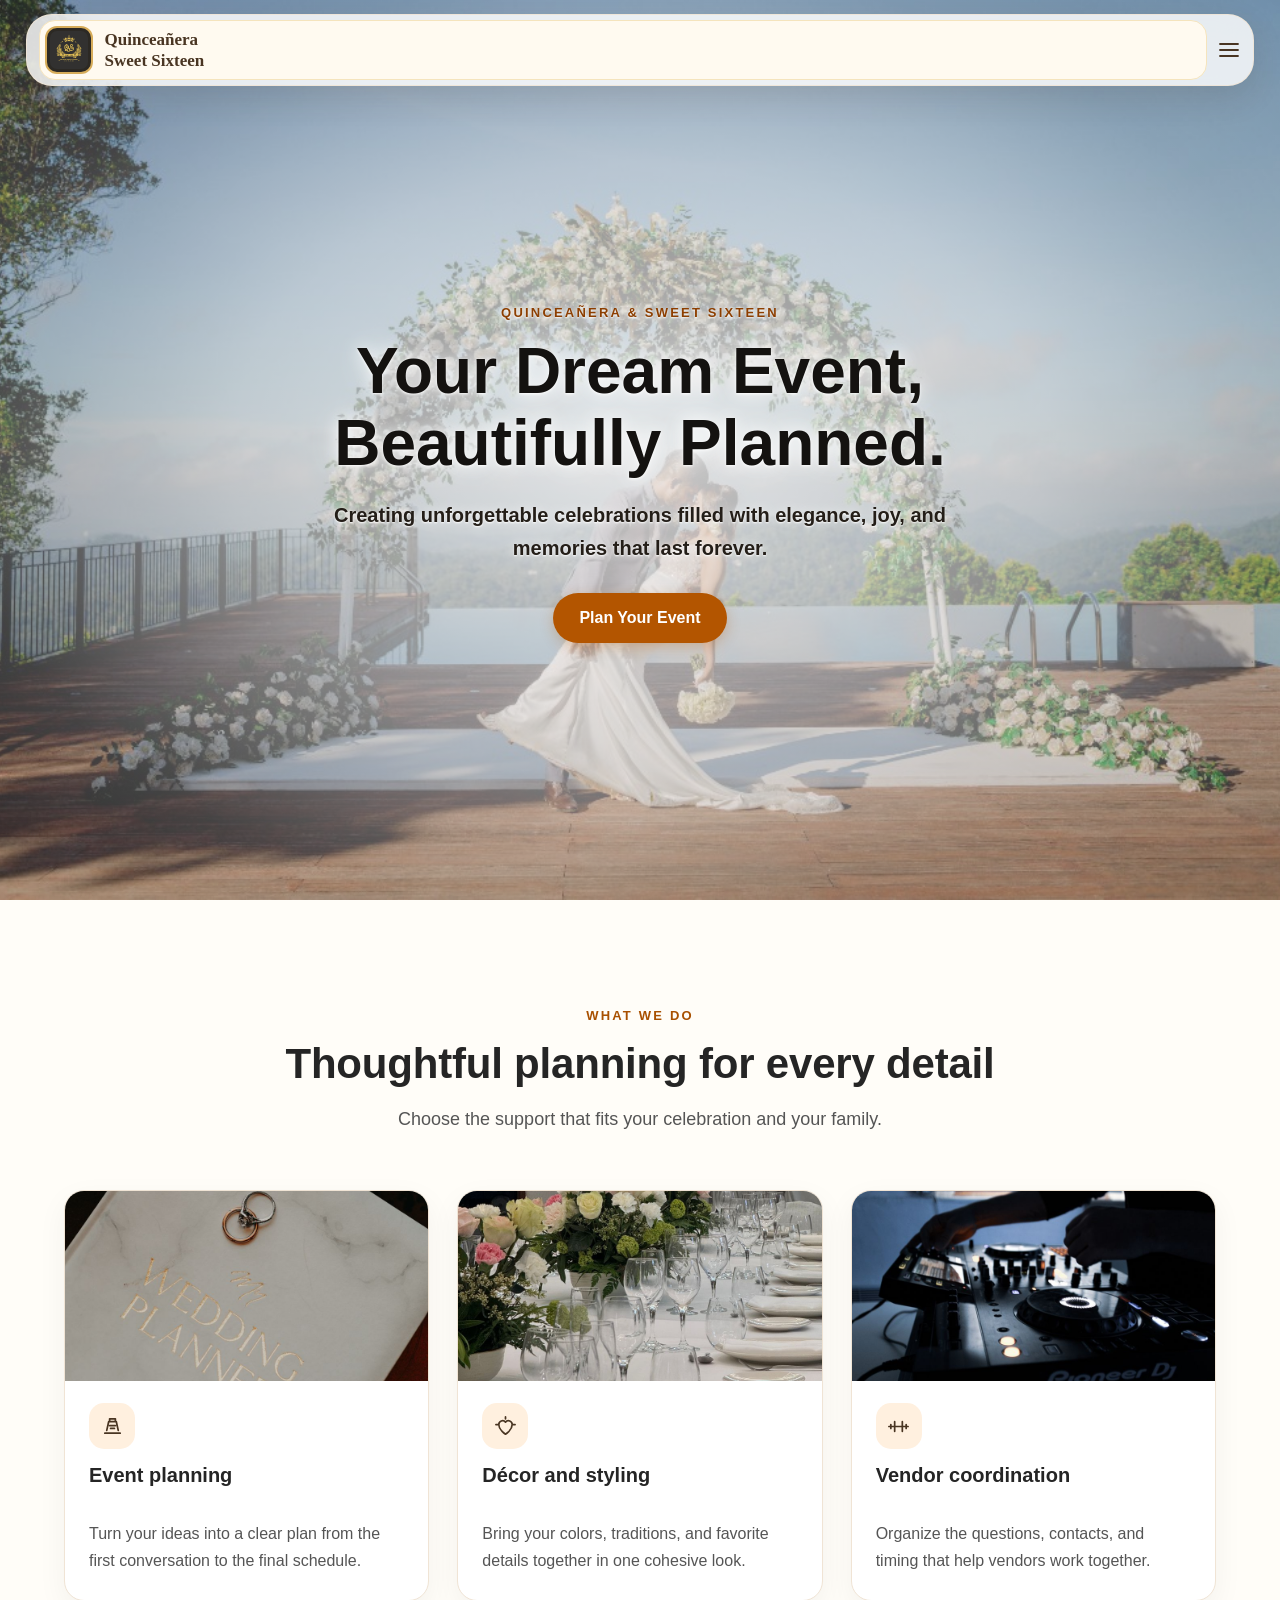
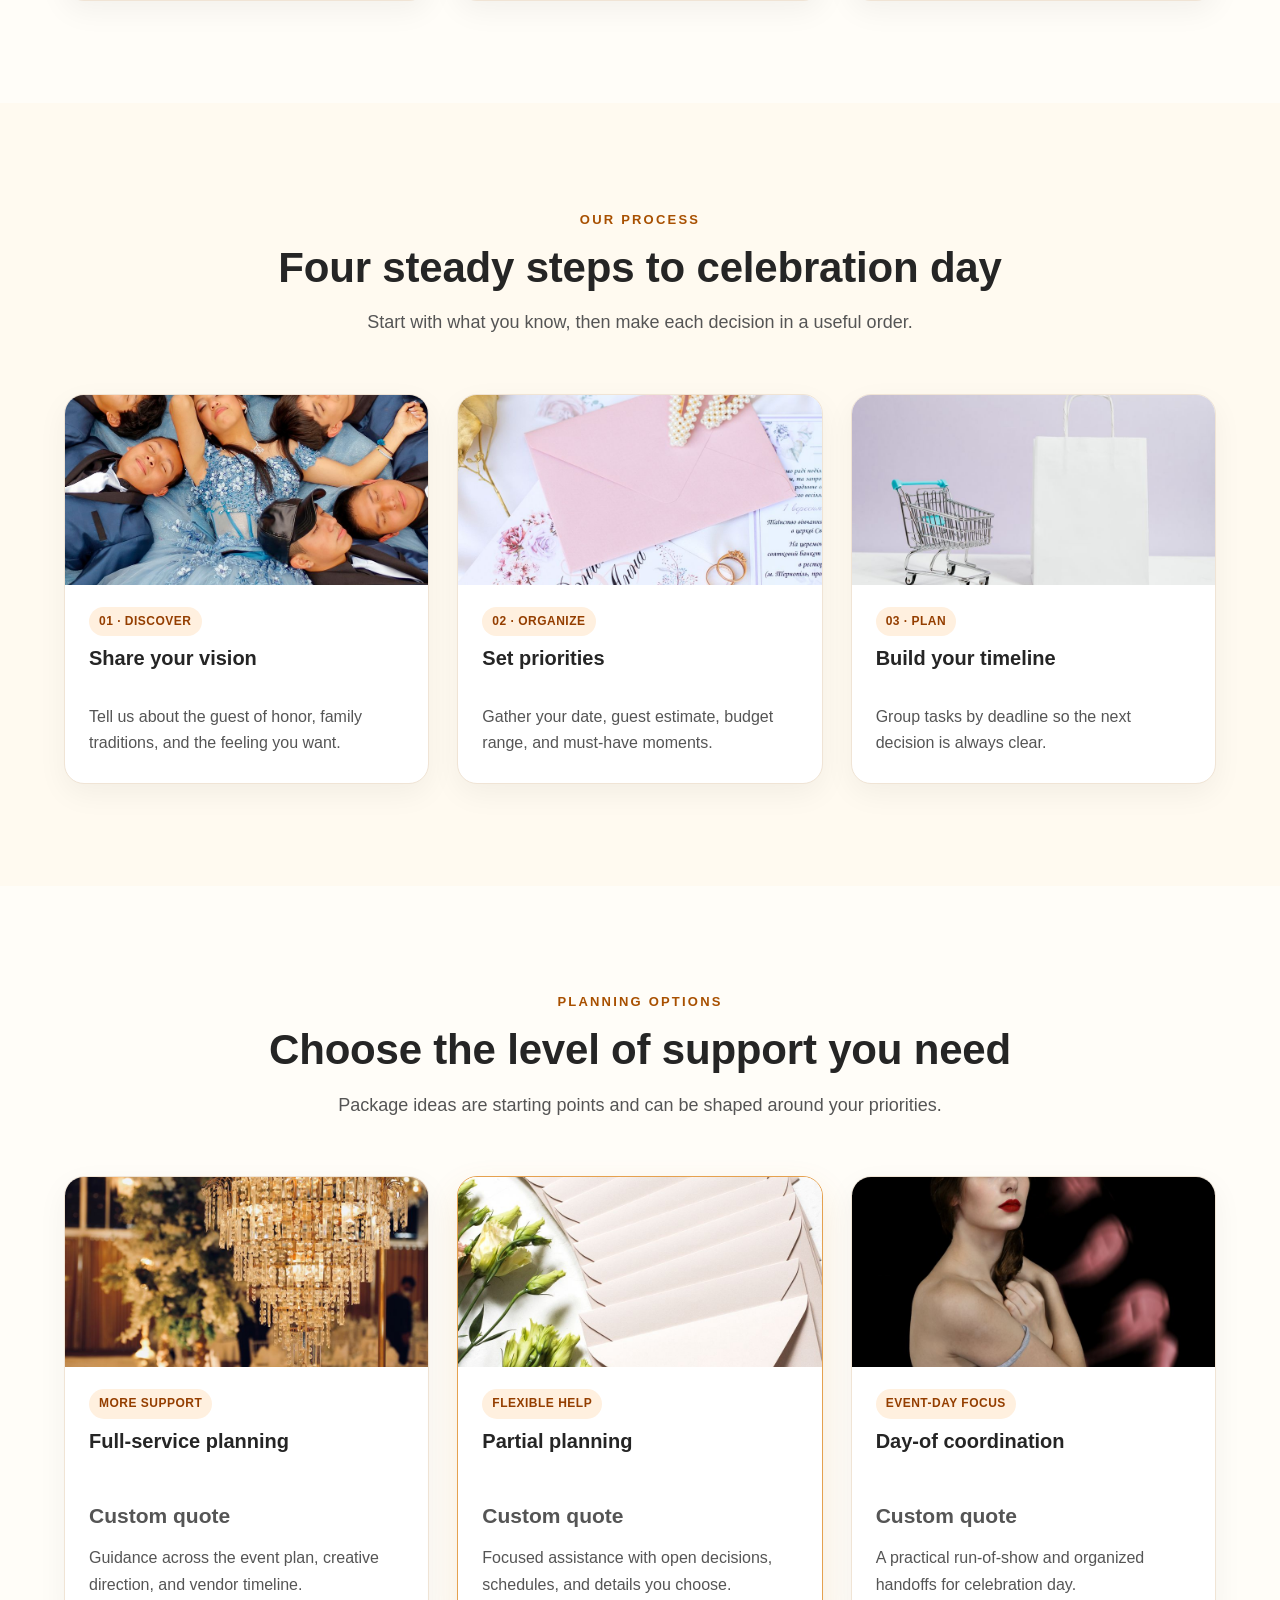
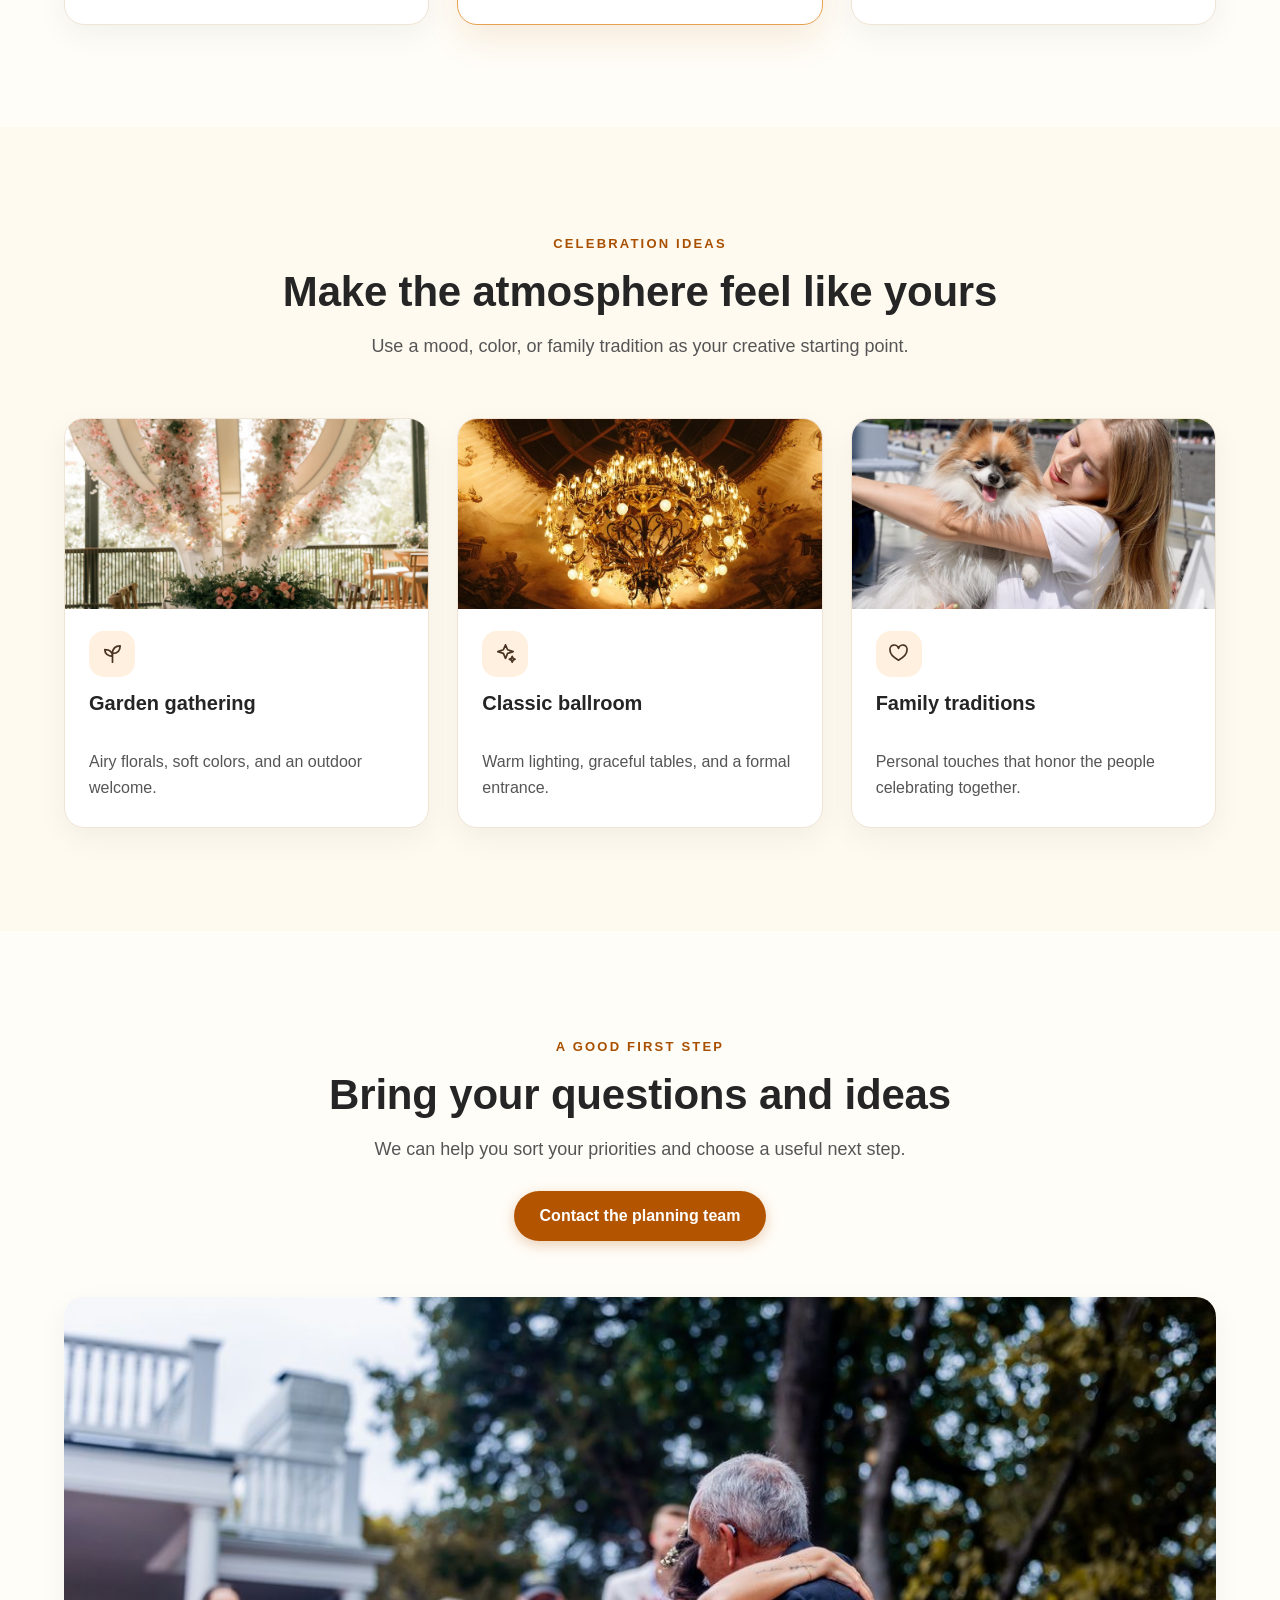
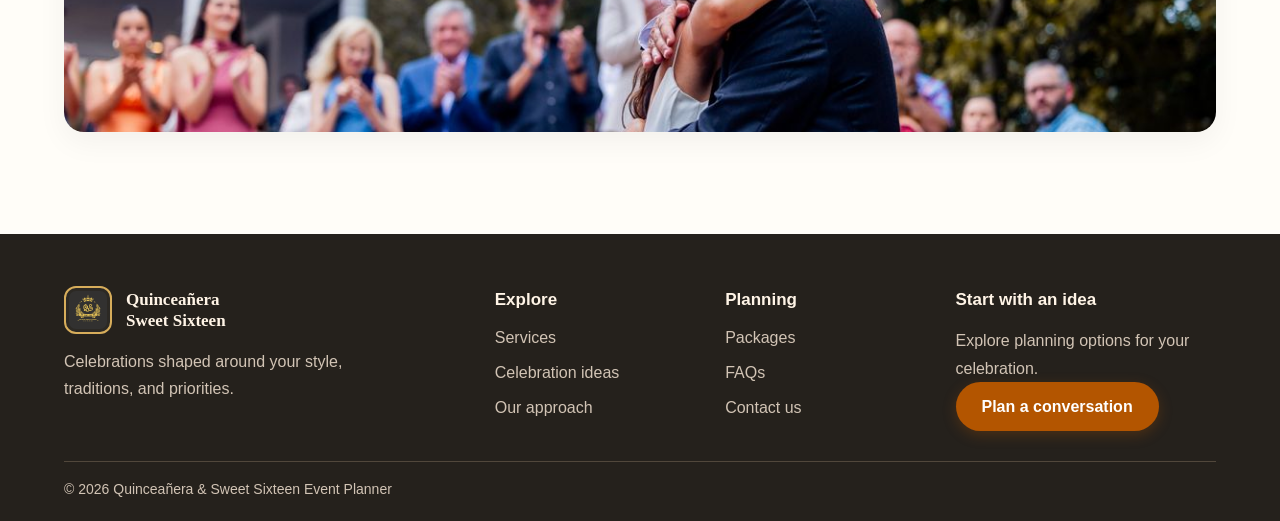
==== commit 010f0ef6: "layout-8" ====
--- a/index.html
+++ b/index.html
@@ -9,7 +9,7 @@
     <link rel="icon" type="image/png" sizes="32x32" href="favicon-32x32.png">
     <link rel="icon" type="image/png" sizes="16x16" href="favicon-16x16.png">
     <link rel="apple-touch-icon" sizes="180x180" href="images/QS.png">
-<link rel="stylesheet" href="css/style.css?v=3.8">
+<link rel="stylesheet" href="css/style.css?v=4.1">
     <script src="js/site-shell.js" defer></script>
     <script src="js/main.js" defer></script>
 </head>
@@ -54,7 +54,7 @@
         <section class="section">
             <div class="section-heading"><p class="eyebrow">CELEBRATION IDEAS</p><h2>Make the atmosphere feel like yours</h2><p>Use a mood, color, or family tradition as your creative starting point.</p></div>
             <div class="card-grid">
-                <article class="card photo-card"><img src="images/pexels-28779027.jpg" alt="Outdoor garden reception setting under warm ambient string lights"><div class="photo-card-copy"><span class="feature-icon" aria-hidden="true"><svg viewBox="0 0 24 24"><path d="M12 21V11m0 4c-5 0-8-3-8-7 5 0 8 2 8 7Zm0-3c0-5 3-8 8-8 0 5-3 8-8 8Z"></path></svg></span><h3>Garden gathering</h3><p>Airy florals, soft colors, and an outdoor welcome.</p></div></article>
+                <article class="card photo-card"><img src="images/floral-arch.jpg" alt="Garden celebration setting decorated with airy floral arches and soft pastel flowers"><div class="photo-card-copy"><span class="feature-icon" aria-hidden="true"><svg viewBox="0 0 24 24"><path d="M12 21V11m0 4c-5 0-8-3-8-7 5 0 8 2 8 7Zm0-3c0-5 3-8 8-8 0 5-3 8-8 8Z"></path></svg></span><h3>Garden gathering</h3><p>Airy florals, soft colors, and an outdoor welcome.</p></div></article>
                 <article class="card photo-card"><img src="images/pexels-31091958.jpg" alt="Classic luxury ballroom illuminated by a grand baroque chandelier"><div class="photo-card-copy"><span class="feature-icon" aria-hidden="true"><svg viewBox="0 0 24 24"><path d="m12 3 2.2 5.1L20 10l-5.8 1.9L12 17l-2.2-5.1L4 10l5.8-1.9L12 3Z"></path><path d="m19 15 .9 2.1L22 18l-2.1.9L19 21l-.9-2.1L16 18l2.1-.9L19 15Z"></path></svg></span><h3>Classic ballroom</h3><p>Warm lighting, graceful tables, and a formal entrance.</p></div></article>
                 <article class="card photo-card"><img src="images/pexels-18151523.jpg" alt="Sparkling tiara crowning ceremony on young woman's head at a quinceañera"><div class="photo-card-copy"><span class="feature-icon" aria-hidden="true"><svg viewBox="0 0 24 24"><path d="M20.8 8.8c0 5-8.8 10.2-8.8 10.2S3.2 13.8 3.2 8.8A4.3 4.3 0 0 1 12 6.6a4.3 4.3 0 0 1 8.8 2.2Z"></path></svg></span><h3>Family traditions</h3><p>Personal touches that honor the people celebrating together.</p></div></article>
             </div>
--- a/css/style.css
+++ b/css/style.css
@@ -118,7 +118,8 @@
 .card-link:hover { text-decoration: underline; }
 .feature-icon { display: inline-grid; width: 46px; height: 46px; flex: 0 0 46px; place-items: center; margin-bottom: 14px; border-radius: 15px; background: var(--soft-orange); color: var(--brown); }
 .feature-icon svg { display: block; width: 23px; height: 23px; fill: none; stroke: currentColor; stroke-linecap: round; stroke-linejoin: round; stroke-width: 1.8; }
-.two-column { display: grid; grid-template-columns: repeat(2, minmax(0, 1fr)); align-items: start; gap: clamp(22px, 3.2vw, 36px); max-width: 1100px; margin: 0 auto; }
+.two-column { display: grid; grid-template-columns: repeat(2, minmax(0, 1fr)); align-items: stretch; gap: clamp(22px, 3.2vw, 36px); max-width: 1100px; margin: 0 auto; }
+.two-column > .card { display: flex; flex-direction: column; justify-content: space-between; height: 100%; box-sizing: border-box; }
 .text-panel { padding: 26px; border-radius: 20px; background: #fff0df; }
 .text-panel h3 { margin-bottom: 10px; color: var(--brown); font-size: 21px; }
 .text-panel p, .text-panel li { color: #5f5144; line-height: 1.7; }
@@ -185,7 +186,11 @@
 .faq-item summary::after { display: grid; width: 28px; height: 28px; flex: 0 0 28px; place-items: center; border-radius: 50%; background: var(--soft-orange); color: var(--orange-dark); content: "+"; font-size: 20px; line-height: 1; }
 .faq-item[open] summary::after { content: "−"; }
 .faq-answer { padding-top: 10px; color: var(--muted); line-height: 1.65; }
-.contact-grid { display: grid; grid-template-columns: .9fr 1.1fr; gap: 22px; max-width: 1050px; margin: 0 auto; }
+.contact-grid { display: grid; grid-template-columns: repeat(2, minmax(0, 1fr)); align-items: stretch; gap: clamp(20px, 2.8vw, 32px); max-width: 1140px; margin: 0 auto; }
+.contact-grid > .card, .contact-grid > form.card { display: flex; flex-direction: column; justify-content: space-between; height: 100%; box-sizing: border-box; }
+.contact-card-image { width: 100%; height: 210px; border-radius: 14px; object-fit: cover; display: block; flex-shrink: 0; }
+.contact-card-footer { margin-top: auto; padding-top: 20px; border-top: 1px solid var(--gold-border); }
+body.dark-mode .contact-card-footer { border-top-color: #4a433b; }
 .contact-method { display: flex; gap: 13px; padding: 16px 0; border-bottom: 1px solid var(--gold-border); }
 .contact-method:last-child { border-bottom: 0; }
 .contact-method strong { display: block; color: var(--brown); }
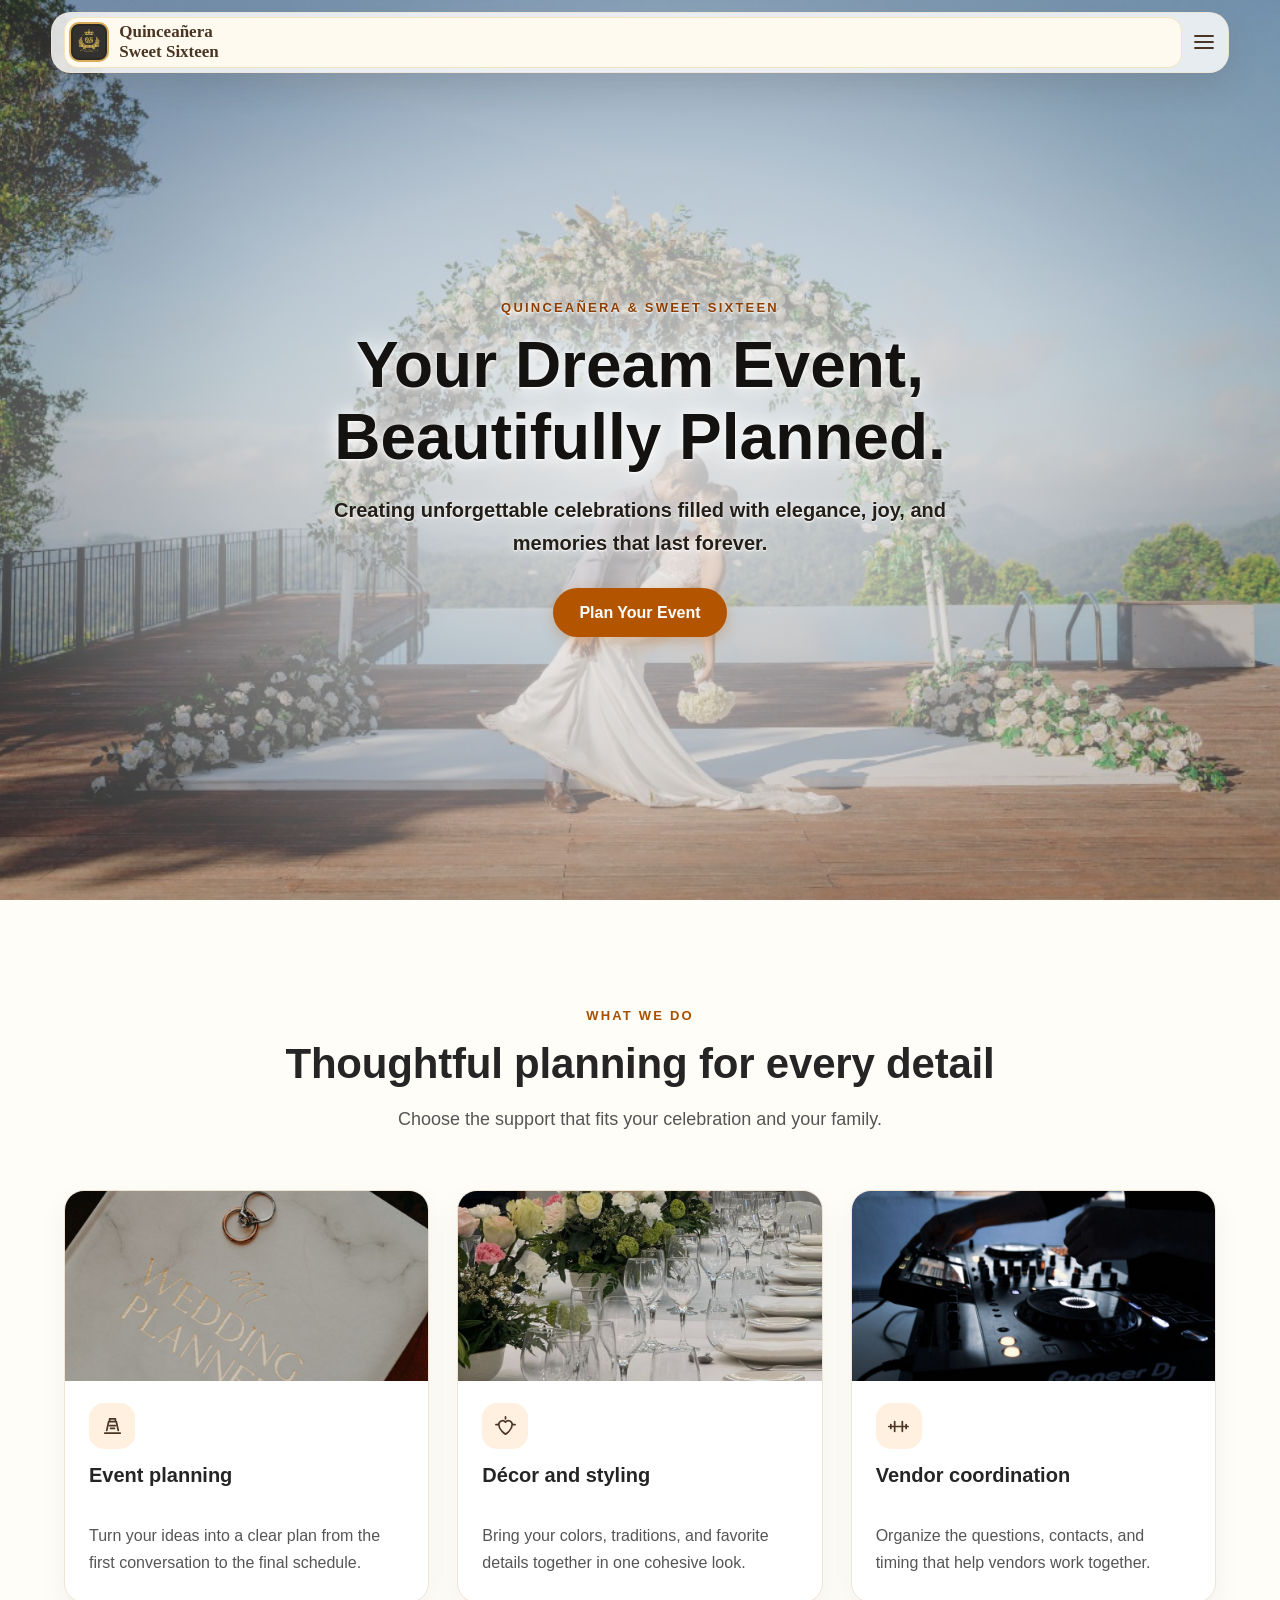
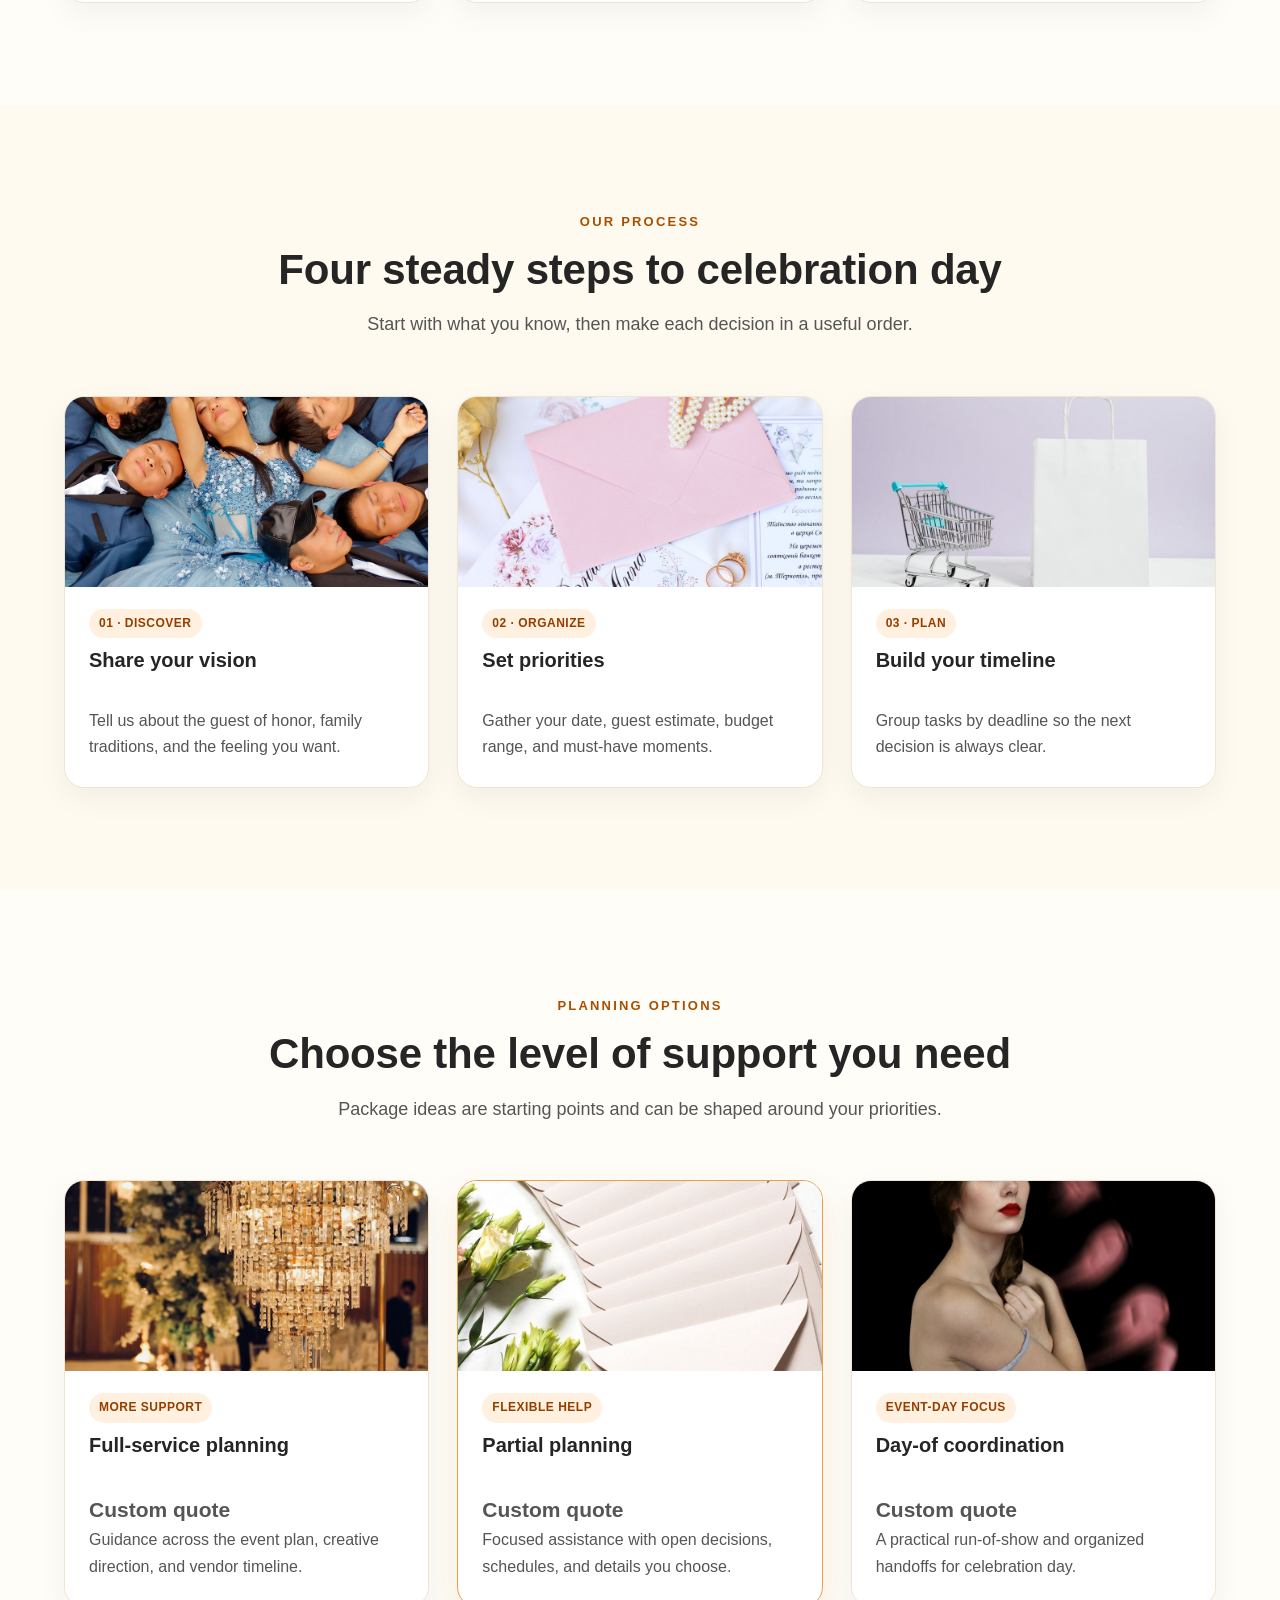
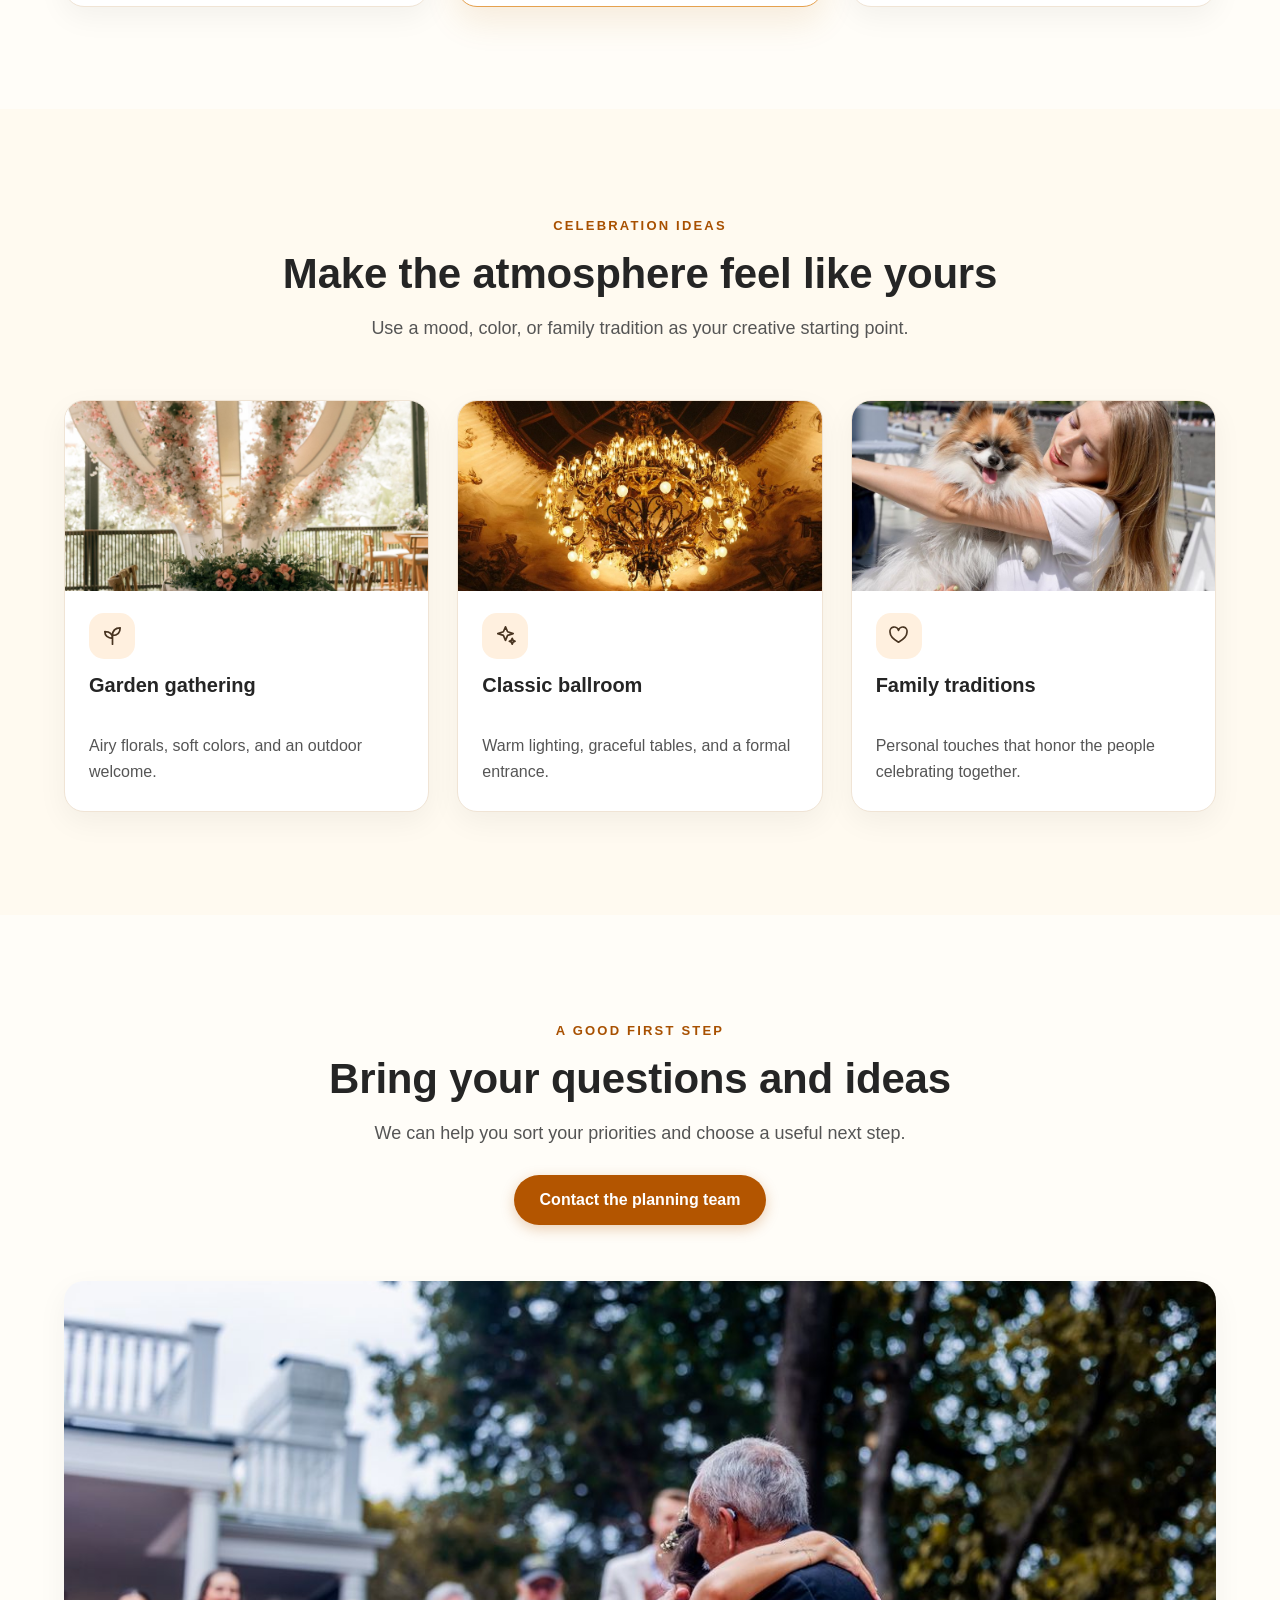
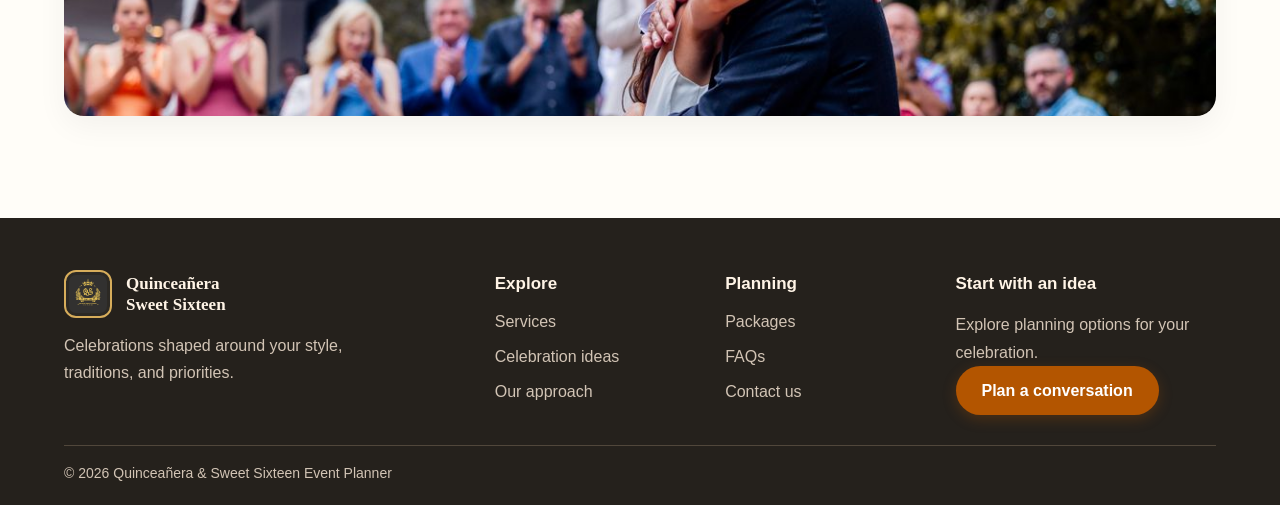
==== commit c12ea29b: "layout-10" ====
--- a/index.html
+++ b/index.html
@@ -9,9 +9,9 @@
     <link rel="icon" type="image/png" sizes="32x32" href="favicon-32x32.png">
     <link rel="icon" type="image/png" sizes="16x16" href="favicon-16x16.png">
     <link rel="apple-touch-icon" sizes="180x180" href="images/QS.png">
-<link rel="stylesheet" href="css/style.css?v=4.1">
-    <script src="js/site-shell.js" defer></script>
-    <script src="js/main.js" defer></script>
+<link rel="stylesheet" href="css/style.css?v=4.5">
+    <script src="js/site-shell.js?v=4.5" defer></script>
+    <script src="js/main.js?v=4.5" defer></script>
 </head>
 <body data-page="home">
     <div id="siteHeader"></div>
--- a/css/style.css
+++ b/css/style.css
@@ -11,7 +11,7 @@
     --gold-border: #f0e4d5;
     --soft-orange: #fff0df;
     --card-shadow: 0 10px 30px rgba(0, 0, 0, .05);
-    --site-header-height: 72px;
+    --site-header-height: 60px;
     --hero-overlay: radial-gradient(ellipse at center, rgba(255,255,255,.76) 0%, rgba(255,255,255,.48) 45%, rgba(255,255,255,.14) 75%, transparent 100%), rgba(255,255,255,.14);
     --hero-overlay-mobile: radial-gradient(ellipse at center, rgba(255,255,255,.82) 0%, rgba(255,255,255,.55) 50%, rgba(255,255,255,.20) 85%, transparent 100%), rgba(255,255,255,.18);
     --hero-overlay-rtl: var(--hero-overlay);
@@ -29,16 +29,18 @@
 :focus-visible { outline: 3px solid var(--orange); outline-offset: 3px; }
 body.dark-mode :focus-visible { outline: 3px solid #ffd28b; outline-offset: 3px; }
 
-#siteHeader { position: fixed; top: 14px; left: 0; right: 0; width: 100%; z-index: 1000; pointer-events: none; transition: top .25s ease; }
-.site-header { width: 95%; max-width: 1720px; margin: 0 auto; pointer-events: auto; }
-.navbar { display: grid; grid-template-columns: auto minmax(0, 1fr) auto; align-items: center; gap: 18px; min-height: 72px; padding: 6px 18px; border: 1px solid rgba(240, 228, 213, 0.85); border-radius: 26px; background: rgba(255, 255, 255, 0.82); backdrop-filter: blur(16px); -webkit-backdrop-filter: blur(16px); box-shadow: 0 12px 32px rgba(73, 53, 34, .12); }
-.brand { display: flex; align-items: center; gap: 12px; padding: 5px 12px 5px 5px; border: 1px solid #f5e4bd; border-radius: 16px; background: var(--cream); color: var(--brown); text-decoration: none; }
-.brand-logo, .footer-logo { width: 48px; height: 48px; flex: 0 0 48px; padding: 3px; object-fit: contain; border: 2px solid #d7ad5b; border-radius: 12px; background: #2c2924; }
-.brand-name, .footer-brand-link span { max-width: 320px; color: var(--brown); font: 700 17px/1.25 Georgia, "Times New Roman", serif; }
+#siteHeader { position: fixed; top: 12px; left: 0; right: 0; width: 100%; z-index: 1000; pointer-events: none; transition: top .25s ease; }
+.site-header { width: 90%; max-width: 1380px; margin: 0 auto; pointer-events: auto; }
+.navbar { display: grid; grid-template-columns: auto minmax(0, 1fr) auto; align-items: center; gap: 12px; min-height: 58px; padding: 4px 14px; border: 1px solid rgba(240, 228, 213, 0.85); border-radius: 20px; background: rgba(255, 255, 255, 0.82); backdrop-filter: blur(16px); -webkit-backdrop-filter: blur(16px); box-shadow: 0 12px 32px rgba(73, 53, 34, .12); }
+.brand { display: flex; align-items: center; gap: 10px; padding: 4px 10px 4px 4px; border: 1px solid #f5e4bd; border-radius: 14px; background: var(--cream); color: var(--brown); text-decoration: none; }
+.brand-logo { width: 40px; height: 40px; flex: 0 0 40px; padding: 2px; object-fit: contain; border: 2px solid #d7ad5b; border-radius: 10px; background: #2c2924; }
+.footer-logo { width: 48px; height: 48px; flex: 0 0 48px; padding: 3px; object-fit: contain; border: 2px solid #d7ad5b; border-radius: 12px; background: #2c2924; }
+.brand-name { max-width: 320px; color: var(--brown); font: 700 15px/1.2 Georgia, "Times New Roman", serif; }
+.footer-brand-link span { max-width: 320px; color: var(--brown); font: 700 17px/1.25 Georgia, "Times New Roman", serif; }
 .brand .brand-name { color: #493522; }
 .site-footer .footer-brand-link span { color: #fff4e6; }
-.nav-links { display: flex; align-items: center; justify-content: space-between; gap: 8px; min-width: 0; padding-inline: 8px; }
-.nav-link { position: relative; display: inline-flex; align-items: center; justify-content: center; padding: 12px 13px; border: 1px solid transparent; border-radius: 14px; background: transparent; color: #222; font-size: 15px; font-weight: 600; line-height: 1.2; text-decoration: none; white-space: nowrap; transition: background-color .2s ease, color .2s ease, transform .2s ease, border-color .2s ease; }
+.nav-links { display: flex; align-items: center; justify-content: space-between; gap: 6px; min-width: 0; padding-inline: 4px; }
+.nav-link { position: relative; display: inline-flex; align-items: center; justify-content: center; padding: 8px 11px; border: 1px solid transparent; border-radius: 12px; background: transparent; color: #222; font-size: 14px; font-weight: 600; line-height: 1.2; text-decoration: none; white-space: nowrap; transition: background-color .2s ease, color .2s ease, transform .2s ease, border-color .2s ease; }
 .nav-link::before { display: none; }
 .nav-link:hover { transform: translateY(-1px); border-color: #f5e4bd; background: var(--soft-orange); color: var(--orange-dark); }
 .nav-link.active, .nav-link[aria-current="page"], .nav-link.is-current, .nav-dropdown[open] > summary { background: #fcebd9; color: #943e00; }
@@ -52,14 +54,14 @@
 .dropdown-link:hover { transform: translateX(2px); background: var(--soft-orange); color: var(--orange-dark); }
 .dropdown-link[aria-current="page"] { background: var(--soft-orange); color: var(--orange-dark); font-weight: 700; }
 .nav-actions { display: flex; align-items: center; gap: 10px; }
-.theme-toggle { position: relative; width: 70px; height: 38px; flex: 0 0 70px; border: 1px solid #f0d9b7; border-radius: 30px; background: #fff1df; box-shadow: inset 0 1px 3px rgba(73, 53, 34, .08); cursor: pointer; }
-.theme-toggle-circle { position: absolute; top: 2px; left: 2px; width: 32px; height: 32px; border-radius: 50%; background: var(--white); box-shadow: 0 2px 7px rgba(0, 0, 0, .12); transition: transform .3s ease; }
-.theme-icon { position: absolute; top: 2px; left: 2px; display: grid; width: 32px; height: 32px; place-items: center; color: var(--orange); line-height: 1; transition: transform .3s ease, color .2s ease; }
-.theme-icon svg { display: block; width: 17px; height: 17px; fill: none; stroke: currentColor; stroke-linecap: round; stroke-linejoin: round; stroke-width: 1.8; }
+.theme-toggle { position: relative; width: 62px; height: 34px; flex: 0 0 62px; border: 1px solid #f0d9b7; border-radius: 24px; background: #fff1df; box-shadow: inset 0 1px 3px rgba(73, 53, 34, .08); cursor: pointer; }
+.theme-toggle-circle { position: absolute; top: 2px; left: 2px; width: 28px; height: 28px; border-radius: 50%; background: var(--white); box-shadow: 0 2px 7px rgba(0, 0, 0, .12); transition: transform .3s ease; }
+.theme-icon { position: absolute; top: 2px; left: 2px; display: grid; width: 28px; height: 28px; place-items: center; color: var(--orange); line-height: 1; transition: transform .3s ease, color .2s ease; }
+.theme-icon svg { display: block; width: 15px; height: 15px; fill: none; stroke: currentColor; stroke-linecap: round; stroke-linejoin: round; stroke-width: 1.8; }
 .theme-toggle:focus-visible, .language-btn:focus-visible, .nav-link:focus-visible, .dropdown-link:focus-visible, .login-btn:focus-visible { outline: 3px solid var(--orange); outline-offset: 3px; }
-.language-btn { width: 70px; height: 38px; border: 1px solid #f5e4bd; border-radius: 25px; background: #fffdf7; font-size: 12px; font-weight: 600; cursor: pointer; }
-.nav-divider { width: 1px; height: 30px; margin: 0 8px; background: #f1dfc3; }
-.login-btn { display: inline-flex; min-height: 40px; align-items: center; justify-content: center; padding: 10px 24px; border: 1px solid var(--orange); border-radius: 30px; background: var(--orange); color: var(--white); font-size: 14px; font-weight: 700; text-decoration: none; white-space: nowrap; box-shadow: 0 4px 14px rgba(216, 117, 0, .24); transition: background-color .2s ease, border-color .2s ease, color .2s ease, transform .2s ease, box-shadow .2s ease; }
+.language-btn { width: 62px; height: 34px; border: 1px solid #f5e4bd; border-radius: 20px; background: #fffdf7; font-size: 12px; font-weight: 600; cursor: pointer; }
+.nav-divider { width: 1px; height: 24px; margin: 0 8px; background: #f1dfc3; }
+.login-btn { display: inline-flex; min-height: 34px; align-items: center; justify-content: center; padding: 7px 20px; border: 1px solid var(--orange); border-radius: 20px; background: var(--orange); color: var(--white); font-size: 13.5px; font-weight: 700; text-decoration: none; white-space: nowrap; box-shadow: 0 4px 14px rgba(216, 117, 0, .24); transition: background-color .2s ease, border-color .2s ease, color .2s ease, transform .2s ease, box-shadow .2s ease; }
 .login-btn:hover { background: #964500; border-color: #964500; color: var(--white); transform: translateY(-1px); box-shadow: 0 6px 18px rgba(179, 85, 0, .32); }
 .login-btn:active { transform: translateY(0); box-shadow: 0 2px 6px rgba(216, 117, 0, .2); }
 .menu-toggle { display: none; border: 0; background: transparent; color: var(--brown); cursor: pointer; }
@@ -94,17 +96,20 @@
 .section-heading > p:not(.eyebrow) { max-width: 680px; margin: 0 auto; color: var(--muted); font-size: clamp(16px, 1.8vw, 18px); line-height: 1.7; }
 .section-heading > .button, .section-heading > .button-row { margin-top: 26px; }
 .section-note { margin-top: 14px; color: var(--muted); font-size: 14px; line-height: 1.5; }
-.card-grid { display: grid; grid-template-columns: repeat(3, minmax(0, 1fr)); gap: clamp(20px, 2.5vw, 28px); max-width: 1180px; margin: 0 auto; }
+.card-grid { display: grid; grid-template-columns: repeat(3, minmax(0, 1fr)); align-items: stretch; gap: clamp(20px, 2.5vw, 28px); max-width: 1180px; margin: 0 auto; }
+.card-grid > .card { height: 100%; display: flex; flex-direction: column; box-sizing: border-box; }
 .card-grid-4 { display: grid; grid-template-columns: repeat(4, minmax(0, 1fr)); gap: clamp(16px, 2.2vw, 24px); max-width: 1180px; margin: 0 auto; }
 .card-grid-4 .card { display: flex; flex-direction: column; padding: clamp(20px, 2.2vw, 25px) clamp(16px, 1.8vw, 20px); }
 .card-grid-4 .card .tag { align-self: flex-start; margin-bottom: 14px; }
 .card-grid-4 .card h3 { margin-bottom: 10px; font-size: clamp(16px, 1.25vw, 18px); line-height: 1.25; white-space: nowrap; }
 .card-grid-4 .card p { flex: 1; }
 .card { padding: 25px; border: 1px solid var(--gold-border); border-radius: 20px; background: var(--white); box-shadow: var(--card-shadow); }
-.photo-card { display: flex; flex-direction: column; overflow: hidden; padding: 0; }
+.photo-card { display: flex; flex-direction: column; overflow: hidden; padding: 0; height: 100%; box-sizing: border-box; }
 .photo-card > img { display: block; width: 100%; height: 190px; flex: 0 0 190px; object-fit: cover; }
 .photo-card-copy { display: flex; flex: 1; flex-direction: column; align-items: flex-start; padding: 22px 24px 26px; }
-.photo-card-copy > h3 { width: 100%; min-height: 2.4em; margin-bottom: 10px; font-size: 20px; line-height: 1.25; }
+.photo-card-copy > h3 { width: 100%; min-height: 2.5em; margin-bottom: 10px; font-size: 20px; line-height: 1.25; }
+.photo-card-copy > .article-meta { width: 100%; margin: 6px 0 12px; color: #6e543b; font-size: 13px; font-weight: 600; min-height: 1.3em; }
+.photo-card-copy > p:not(.article-meta) { margin: 0; line-height: 1.65; flex: 1; }
 .photo-card-copy .card-link { margin-top: auto; padding-top: 14px; }
 .section-image { display: block; width: min(1080px, 100%); max-height: 420px; margin: clamp(34px, 4.5vw, 50px) auto 0; border-radius: 20px; object-fit: cover; box-shadow: var(--card-shadow); }
 .home-cta-image { width: min(1350px, 100%); height: clamp(260px, 34vw, 480px); max-height: none; margin-top: clamp(34px, 4.5vw, 50px); object-position: center 15%; }
@@ -315,8 +320,8 @@
 body.dark-mode .dropdown-link[aria-current="page"] { background: #4a3520; color: #ffd28b; }
 body.dark-mode .theme-toggle, body.dark-mode .language-btn { border-color: #6f5940; background: #302d29; color: #f4eee8; }
 body.dark-mode .theme-toggle { box-shadow: inset 0 1px 3px rgba(0, 0, 0, .28); }
-body.dark-mode .theme-icon { color: #ffd28b; transform: translateX(32px); }
-body.dark-mode .theme-toggle-circle { transform: translateX(32px); }
+body.dark-mode .theme-icon { color: #ffd28b; transform: translateX(28px); }
+body.dark-mode .theme-toggle-circle { transform: translateX(28px); }
 body.dark-mode .nav-divider { background: #5b4d3c; }
 body.dark-mode .login-btn { color: var(--white); box-shadow: 0 4px 14px rgba(0, 0, 0, .36); }
 body.dark-mode .login-btn:hover { background: #b95f00; border-color: #b95f00; color: var(--white); box-shadow: 0 6px 18px rgba(0, 0, 0, .46); }
@@ -410,7 +415,7 @@
 }
 
 @media (max-width: 1360px) {
-    .site-header { width: 96%; margin: 0 auto; }
+    .site-header { width: 92%; max-width: 1380px; margin: 0 auto; }
     .navbar { grid-template-columns: minmax(0, 1fr) auto; gap: 10px; padding: 4px 12px; }
     .brand { grid-column: 1; grid-row: 1; min-width: 0; }
     .brand-name { max-width: calc(100vw - 130px); font-size: 17px; }
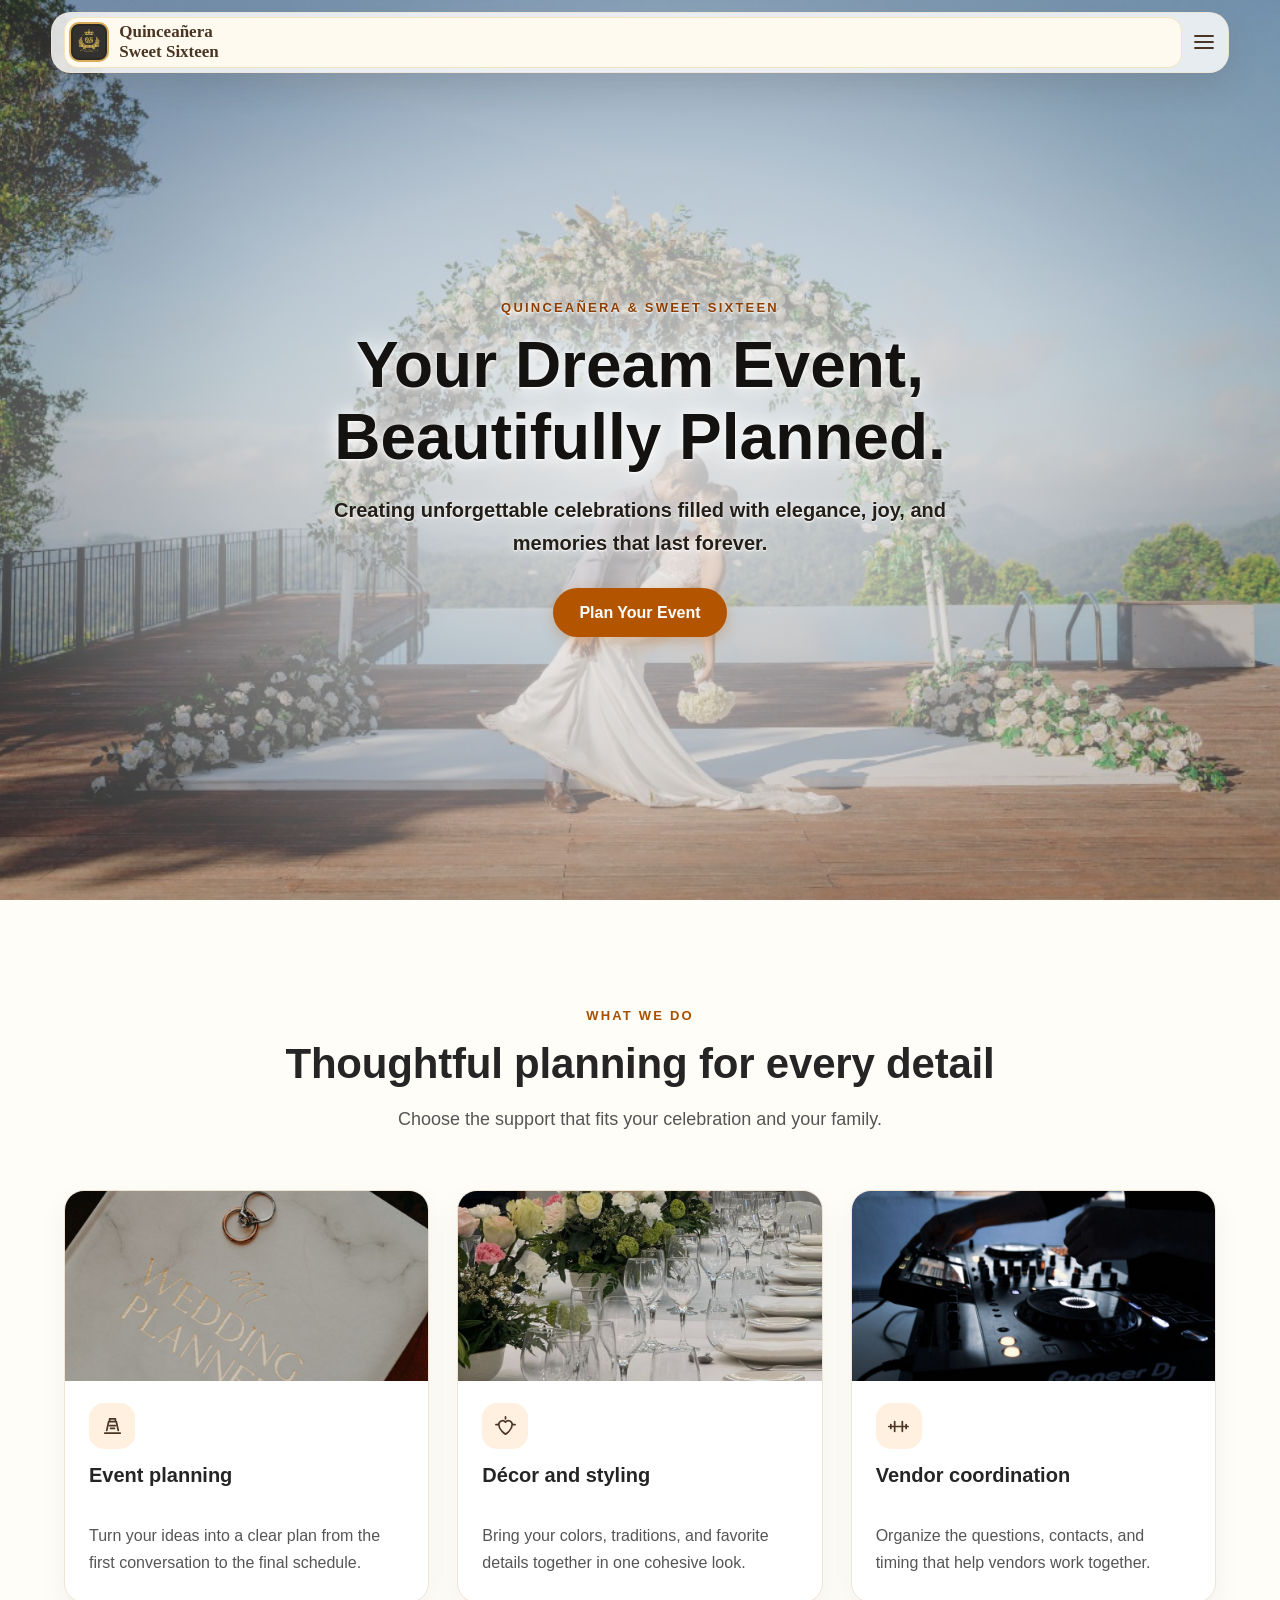
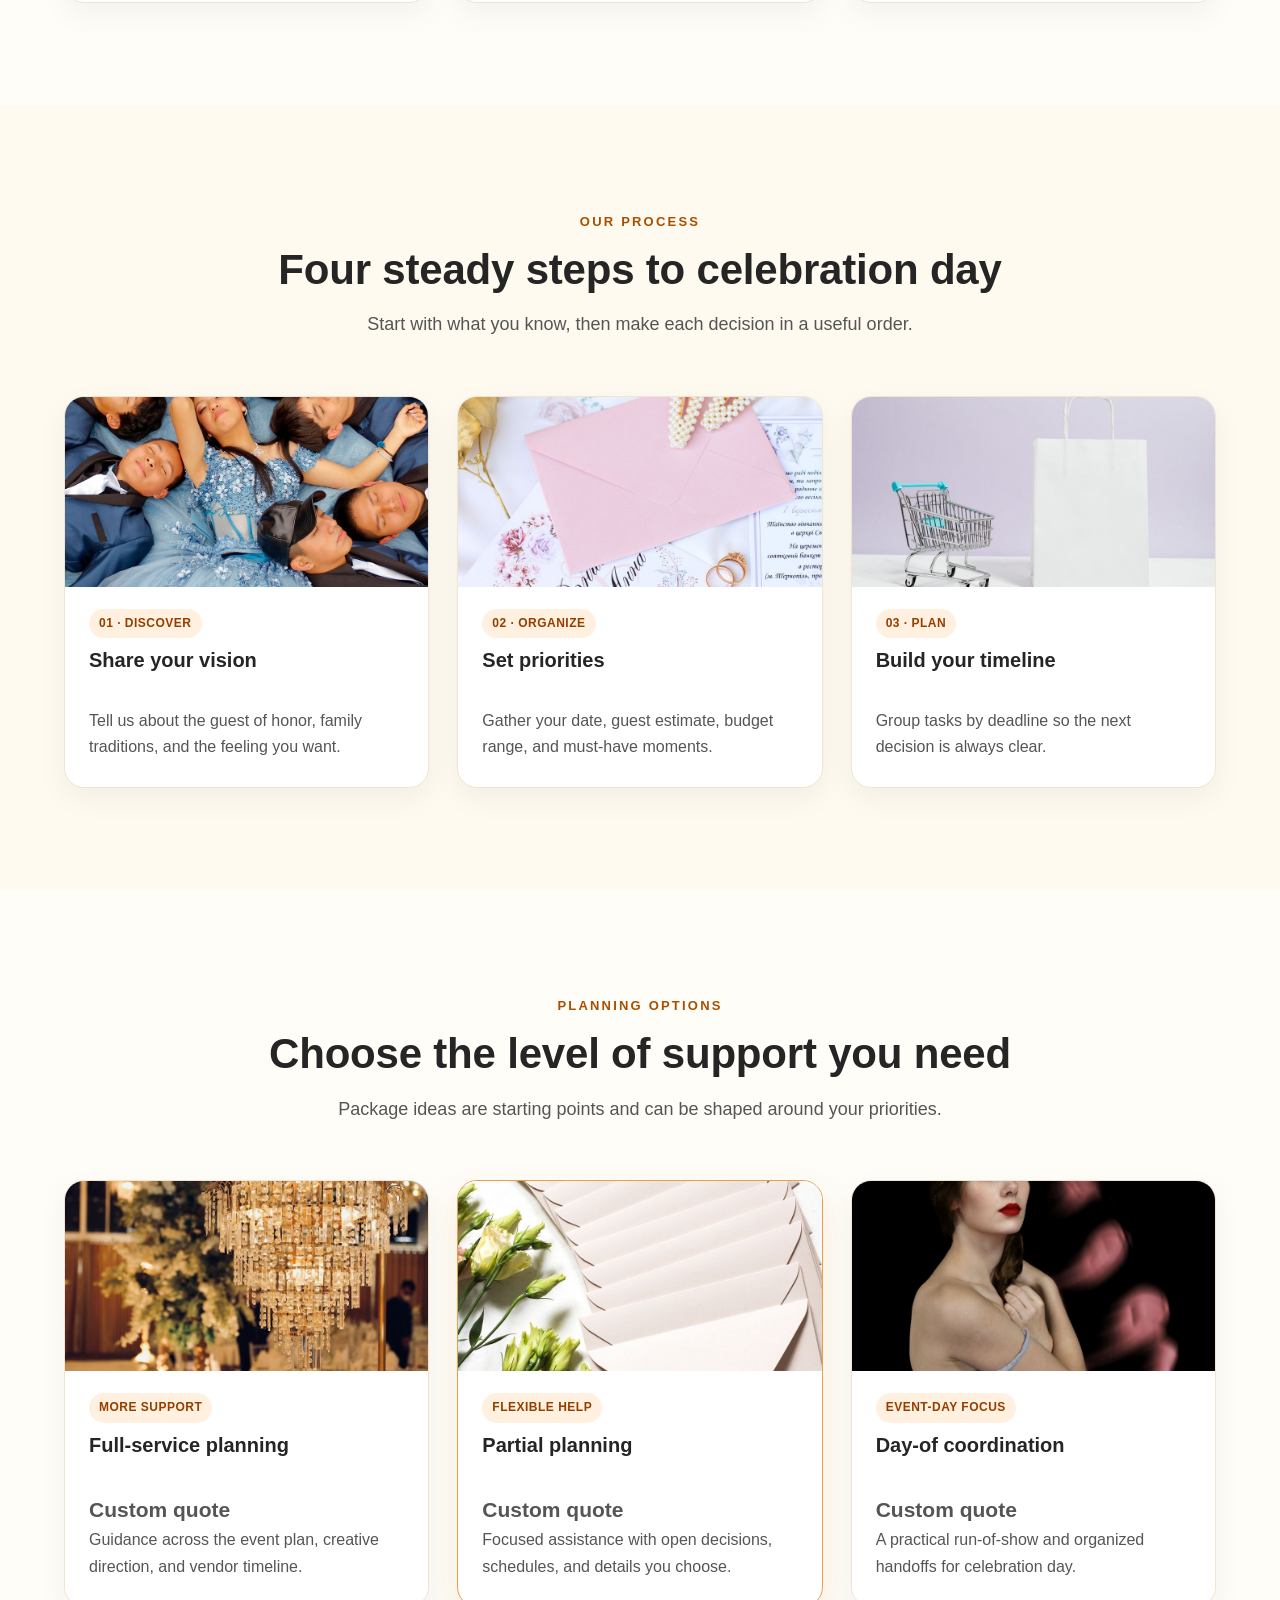
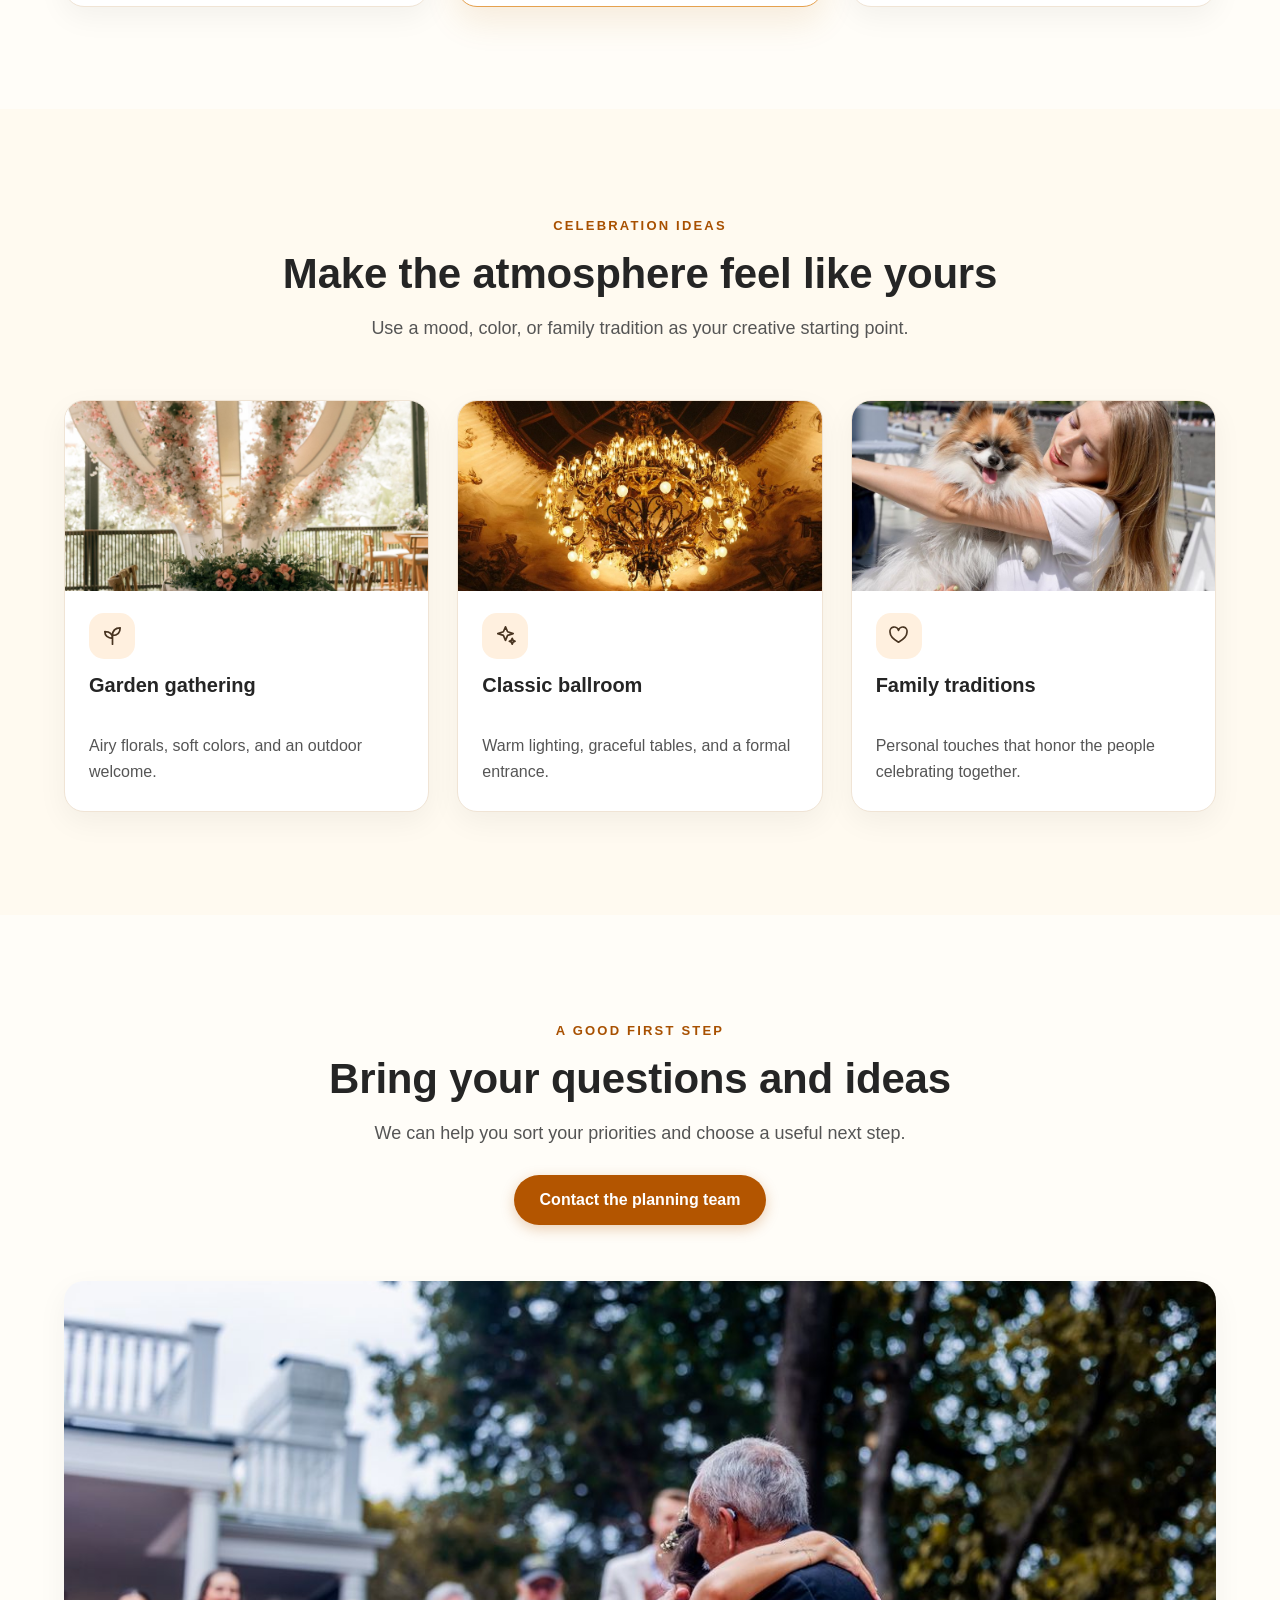
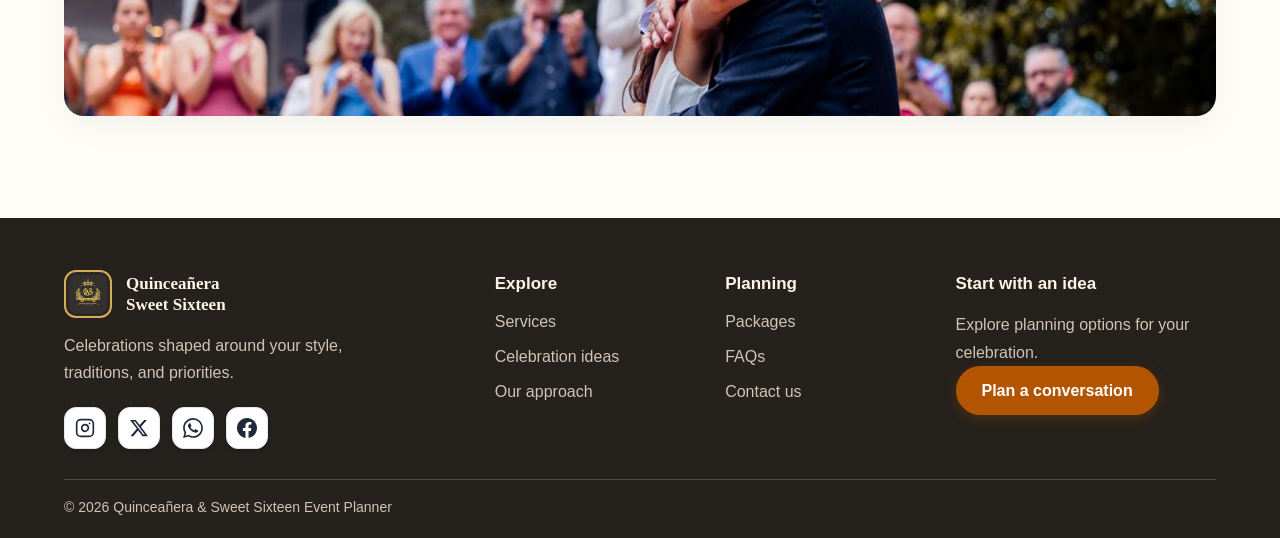
==== commit f938b2b3: "final-commit" ====
--- a/index.html
+++ b/index.html
@@ -9,9 +9,9 @@
     <link rel="icon" type="image/png" sizes="32x32" href="favicon-32x32.png">
     <link rel="icon" type="image/png" sizes="16x16" href="favicon-16x16.png">
     <link rel="apple-touch-icon" sizes="180x180" href="images/QS.png">
-<link rel="stylesheet" href="css/style.css?v=4.5">
-    <script src="js/site-shell.js?v=4.5" defer></script>
-    <script src="js/main.js?v=4.5" defer></script>
+<link rel="stylesheet" href="css/style.css?v=4.8">
+    <script src="js/site-shell.js?v=4.8" defer></script>
+    <script src="js/main.js?v=4.8" defer></script>
 </head>
 <body data-page="home">
     <div id="siteHeader"></div>
--- a/css/style.css
+++ b/css/style.css
@@ -288,6 +288,13 @@
 .footer-main { display: grid; grid-template-columns: 2fr 1fr 1fr 1.3fr; gap: 30px; max-width: 1200px; margin: 0 auto; padding-bottom: 30px; }
 .footer-brand-link { display: flex; align-items: center; gap: 14px; max-width: 340px; color: #fff4e6; text-decoration: none; }
 .footer-brand p, .footer-cta p { max-width: 320px; margin-top: 14px; color: #d2c4b5; line-height: 1.7; }
+.footer-social-links { display: flex; align-items: center; gap: 12px; margin-top: 20px; flex-wrap: wrap; }
+.footer-social-link { display: inline-flex; align-items: center; justify-content: center; width: 42px; height: 42px; border-radius: 12px; background: #ffffff; border: 1px solid #e2e8f0; color: #1e293b; box-shadow: 0 2px 5px rgba(0, 0, 0, .12); transition: transform .2s ease, background-color .2s ease, border-color .2s ease, color .2s ease, box-shadow .2s ease; text-decoration: none; flex-shrink: 0; }
+.footer-social-link svg { display: block; width: 20px; height: 20px; transition: transform .2s ease; }
+.footer-social-link:hover { transform: translateY(-2px); background: #ffecd9; color: #943e00; border-color: #d7ad5b; box-shadow: 0 5px 12px rgba(0, 0, 0, .25); }
+.footer-social-link:hover svg { transform: scale(1.08); }
+.footer-social-link:focus-visible { outline: 2px solid #ffd28b; outline-offset: 3px; background: #ffecd9; color: #943e00; }
+.footer-social-link:active { transform: translateY(0); }
 .footer-links h2, .footer-cta h2 { margin-bottom: 12px; color: #fff4e6; font-size: 17px; }
 .footer-links a { display: block; width: max-content; margin: 9px 0; color: #d2c4b5; text-decoration: none; }
 .footer-links a:hover { color: #ffc477; }
